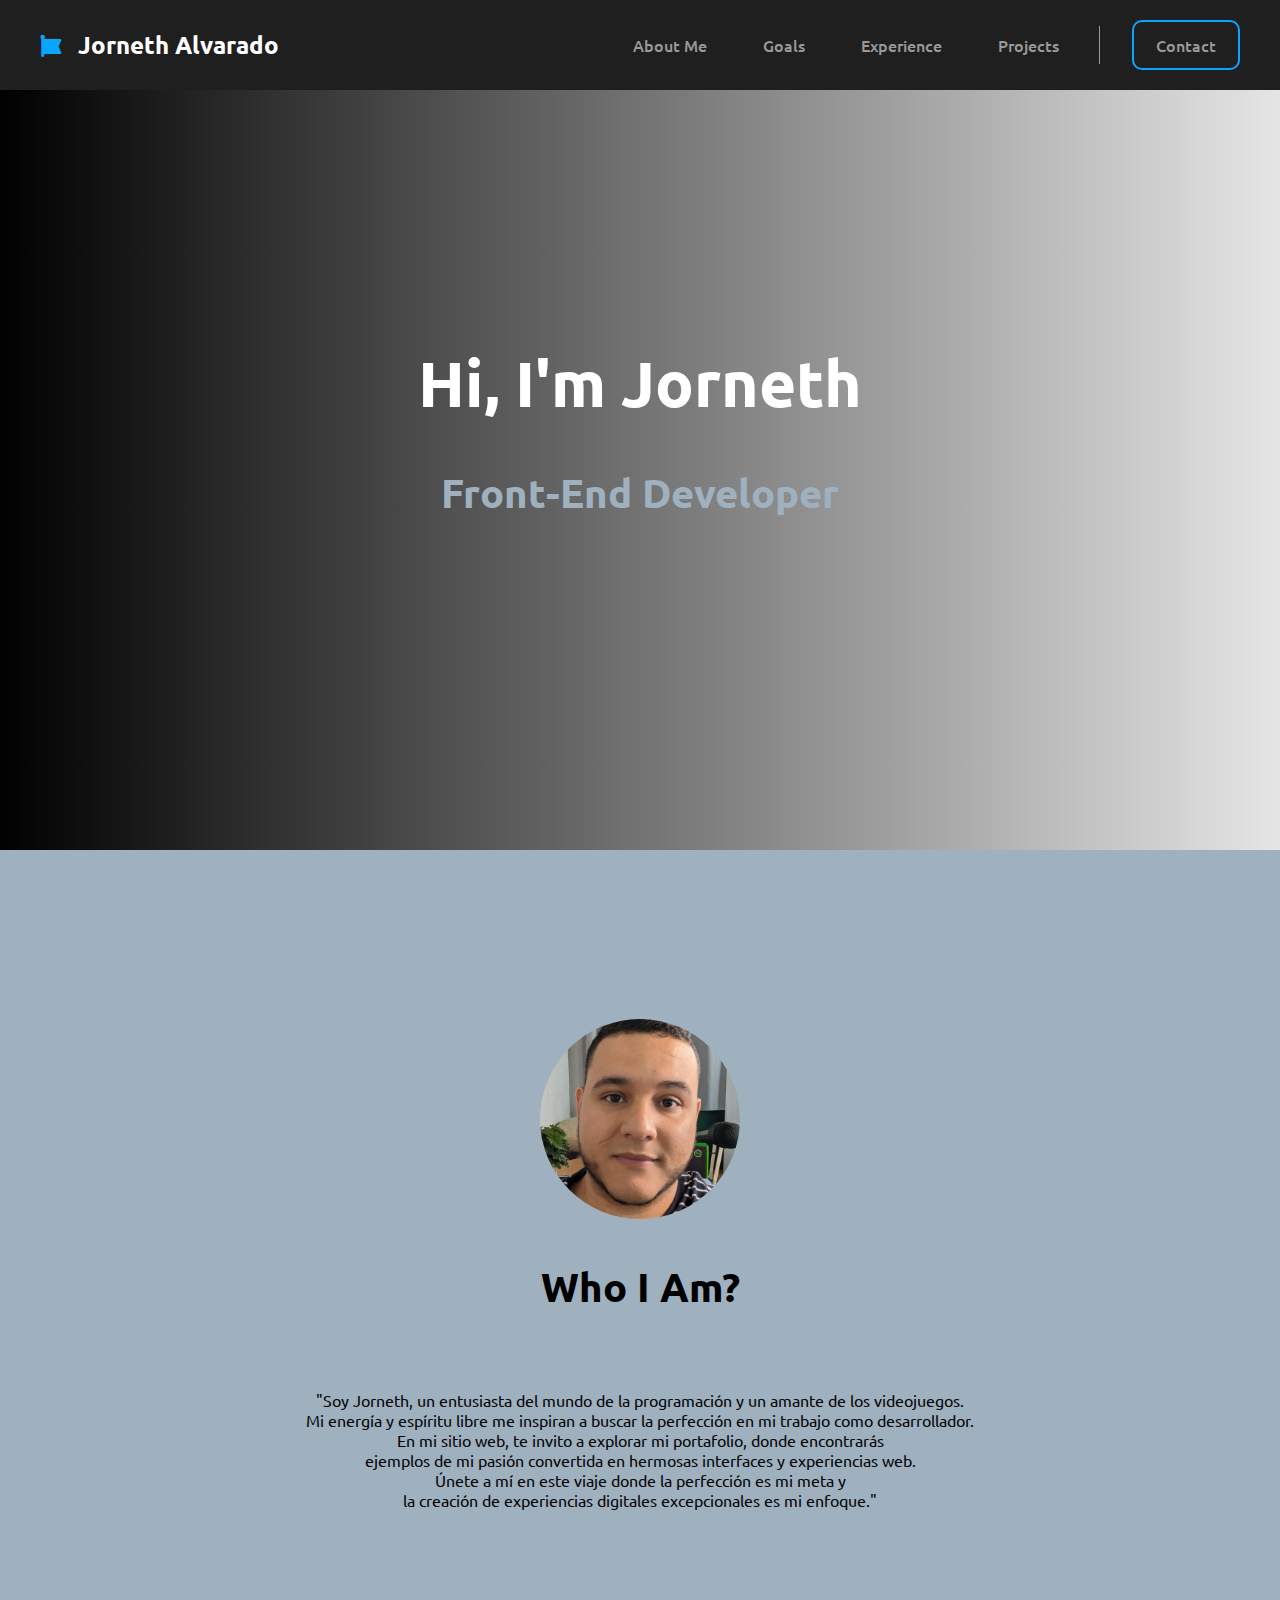
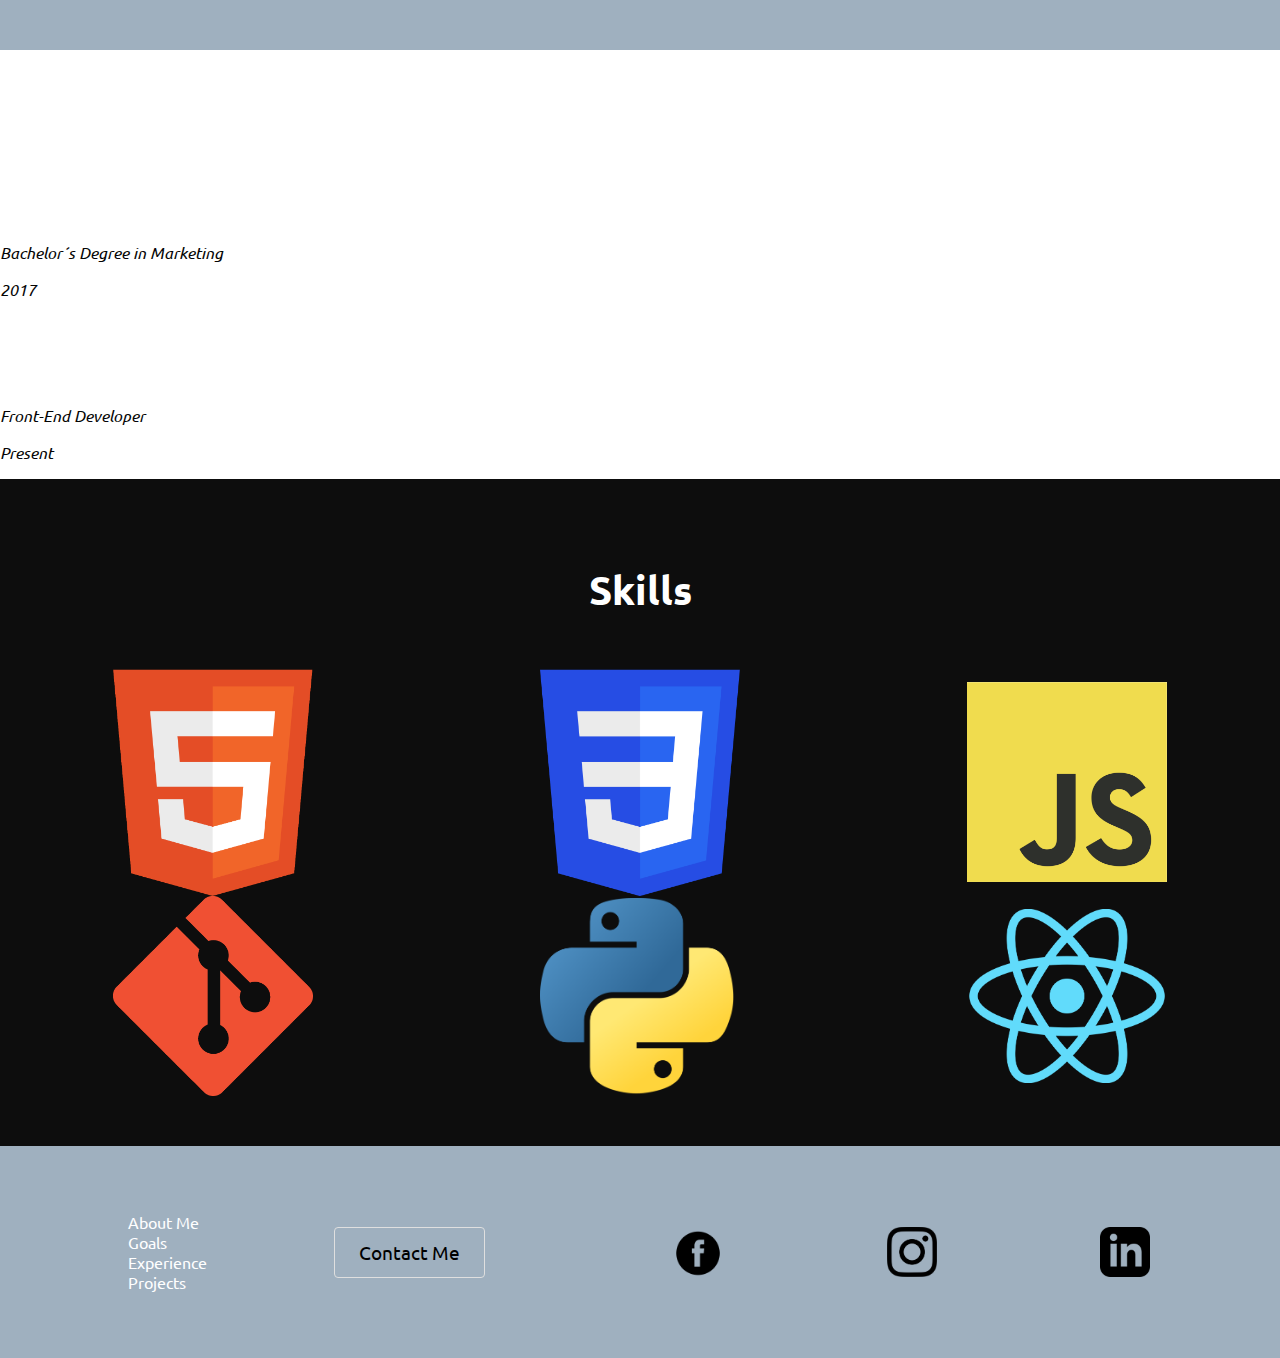
==== index.html @ 01abe8fa "modified nav bar" ====
<!DOCTYPE html>
<html lang="en">
  <head>
    <meta charset="UTF-8">
    <meta http-equiv="X-UA-Compatible" content="IE=edge">
    <meta name="viewport" content="width=device-width, initial-scale=1.0">
    <title>My Personal Portfolio</title>
    <link rel="stylesheet" href="https://cdnjs.cloudflare.com/ajax/libs/font-awesome/6.4.0/css/all.min.css" />
    <link rel="stylesheet" href="style.css">
    <script src="./main.js" defer></script>
  </head>
  <body>
    <header>
      <nav class="navbar">
        <div class="logo">
          <i class="fa-solid fa-font-awesome"></i>
          <a href="#">Jorneth Alvarado</a>
        </div>
        <div class="menu">
          <div class="menu-links">
            <a href="#">About Me</a>
            <a href="#">Goals</a>
            <a href="#">Experience</a>
            <a href="#">Projects</a>
          </div>
          <button class="contact">Contact</button>
        </div>
        <div class="menu-btn">
          <i class="fa-solid fa-bars"></i>
        </div>
      </nav>

      <section class="banner-container">
        <div class="banner">
          <h1 class="hi-element">Hi, I'm Jorneth</h1>
          <h2 class="title-element">Front-End Developer</h2>
        </div>
      </section>
    </header>
    <section class="aboutMe">
      <div class="aboutMe-container">
        <img
          src="./resources/PXL_20230922_000527405.jpg"
          alt=""
          width="200"
          height="200"
        />
        <h2>Who I Am?</h2>
        <p>
          "Soy Jorneth, un entusiasta del mundo de la programación y un amante
          de los videojuegos. <br />
          Mi energía y espíritu libre me inspiran a buscar la perfección en mi
          trabajo como desarrollador. <br />
          En mi sitio web, te invito a explorar mi portafolio, donde encontrarás
          <br />
          ejemplos de mi pasión convertida en hermosas interfaces y experiencias
          web. <br />
          Únete a mí en este viaje donde la perfección es mi meta y <br />
          la creación de experiencias digitales excepcionales es mi enfoque."
        </p>
      </div>
    </section>

    <section id="educacion">
      <div class="aplied-studies">
        <h2>Applied Studies</h2>
      </div>
      <div class="main-container-educacion">
        <div class="universidad">
          <li>
            <h3>Jose Antonio Paez</h3>
            <p>Bachelor´s Degree in Marketing</p>
            <p>2017</p>
          </li>
        </div>
        <div class="codecademy">
          <li>
            <h3>Codecademy</h3>
            <p>Front-End Developer</p>
            <p>Present</p>
          </li>
        </div>
      </div>
    </section>

    <section id="skill">
      <h2>Skills</h2>
      <div class="skill-container">
        <img
          src="./resources/HTML5_logo_and_wordmark.svg.png"
          alt=""
          class="html"
          width="200px"
        />
        <img
          src="./resources/CSS3_logo_and_wordmark.svg.png"
          alt=""
          class="css"
          width="200px"
        />
        <img
          src="./resources/JavaScript-logo.png"
          alt=""
          class="js"
          width="200px"
        />
        <img src="./resources/git.png" alt="" class="git" width="200px" />
        <img
          src="./resources/Python-logo-notext.svg.png"
          alt=""
          class="python"
          width="200px"
        />
        <img src="./resources/react.png" alt="" class="react" width="200px" />
      </div>
    </section>
    <footer class="footer-container">
      <div class="footer-menu">
        <ul>
          <li><a href="">About Me</a></li>
          <li><a href="">Goals</a></li>
          <li><a href="">Experience</a></li>
          <li><a href="">Projects</a></li>
        </ul>
      </div>
      <div class="contact-information">
        <button class="contact-button">Contact Me</button>
      </div>
      <div class="social-media">
        <img
          src="./resources/facebook logo.png"
          alt=""
          id="facebook"
          width="50px"
          height="50px"
        />
        <img
          src="./resources/instagramlogo.png"
          alt=""
          id="instagram"
          width="50px"
          height="50px"
        />
        <img
          src="./resources/linkedinlogo.png"
          alt=""
          id="linkedin"
          width="50px"
          height="50px"
        />
      </div>
    </footer>
    
  </body>
</html>
---- style.css ----
@import url("https://fonts.googleapis.com/css2?family=Ubuntu:wght@400;500;700&display=swap");
*,*::before, *::after{
  box-sizing: border-box;
}

body{
  margin: 0;
  padding: 0;
  font-family: "Ubuntu", sans-serif;
}
/*Nav Bar Container*/

a,
button {
  all: unset;
  cursor: pointer;
}


.navbar {
  position: fixed;
  top: 0;
  left: 0;
  width: 100%;
  height: 90px;
  background-color: hsl(0, 0%, 12%);
  padding: 20px 40px;
  display: flex;
  justify-content: space-between;
  align-items: center;
  transition: transform 0.5s ease;
}

.navbar .logo i {
  color: #0aa5ff;
  font-size: 22px;
}

.navbar .logo a {
  font-size: 24px;
  font-weight: 700;
  color: white;
  margin-left: 12px;
}


.menu{
  display: flex;
  align-items: center;
  gap: 32px;
}

.menu-links{
  display: flex;
  gap: 24px;
  border-right: 1px solid #999999;
  padding-inline: 24px;

}

.menu-links a{
  font-weight: 500;
  color: #999999;
  padding: 8px 16px;
}
.menu-links a:hover{
  color: white;
}

.contact {
  font-weight: 500;
  padding: 12px 22px;
  background-color: transparent;
  color: #999999;
  border-radius: 10px;
  border: 2px solid #0aa5ff;
  transition: 0.2s;
  
}

.contact:hover {
  background-color: #0aa5ff;
  color: white;
}

.menu-btn {
  font-size: 32px;
  color: white;
  display: none;
  cursor: pointer;

}

@media (max-width: 53rem){
  .menu{
    display: none;
  }
  .menu-btn {
    display: block;
  }
}
/*Banner Container*/

.banner-container {
  z-index: -1;
  position:absolute;
  width: 100%;
  height: 850px;
  background-image: linear-gradient(
    to right,
    rgba(0, 0, 0, 1),
    rgba(0, 0, 0, 0.1)
   ), url(./resources/aurora-1197753.jpg);
  background-position: center;
  background-repeat: no-repeat;
  background-size: cover;
  position: relative;  
  
  

}

.banner {
  
  text-align: center;
  position: absolute;
  top: 50%;
  left: 50%;
  transform: translate(-50%, -50%);
    
  
}
.banner h1 {
  color: #ffffff;
}
.banner h2{
  color: #9FB0BF;
}

/*About me container*/
.aboutMe-container{
  position:relative;
  z-index: -1;
  padding-top: 45px ;
  align-content: center;
  justify-items: center;
  text-align: center;
  height: 800px;
  background: #9FB0BF;
  /*background: rgb(0,0,0);
background: linear-gradient(180deg, rgba(0,0,0,1) 3%, rgba(255,255,255,0.5270483193277311) 76%, rgba(255,255,255,0) 98%, rgba(255,255,255,0) 100%);
 */ }

.aboutMe-container img{
  
  border-radius: 50%;
  object-fit: cover;
  
}


.aboutMe-container h2{
  margin-top: 3%;
  color: #000000;
}

.aboutMe-container p{
  margin-top: 6%;
  font-style:normal;
  
}

/*Skills Container*/
#skill{
  background-color: #0D0D0D;
  text-align: center;
  padding-top: 30px;
  padding-bottom: 50px;
  
  }

  #skill h2{
    padding-top: 20px;
    padding-bottom: 20px;
  }

.skill-container{
  display: grid;
  grid-template-columns: auto auto auto ;
  grid-template-rows: auto auto;
  justify-items: center;
  align-items: center;
}

.skill-container img{
  
}
/*Footer Container*/
footer{
  padding-top: 50px;
  padding-bottom: 50px;
   background-color: #9FB0BF;
}

.footer-container{
  display: flex;
  margin: 0;
  
  width: 100%;
  align-content: center;
  justify-items: center;
  align-items: center;
  justify-content: space-around;
  
  
}


.contact-information p{
  text-align: center;
  font-size: 0.8rem;
  padding-bottom: 4px;
  color:#0D0D0D;
  
  
}

.social-media{
  
  width: 50%;
  display: inline-flex;
  justify-content: space-around;
  
    
}


/*Contact Button-footer*/

.contact-button {
  margin: 10px;
  display: inline-block;
 padding: 12px 24px;
 border: 1px solid #dfdfdf;
 border-radius: 4px;
 transition: all 0.2s ease-in;
 position: relative;
 overflow: hidden;
 font-size: 19px;
 color: black;
 z-index: 2;
}

.contact-button:before{
  content: "";
 position: absolute;
 left: 50%;
 transform: translateX(-50%) scaleY(1) scaleX(1.25);
 top: 100%;
 width: 140%;
 height: 180%;
 background-color: rgba(0, 0, 0, 0.05);
 border-radius: 50%;
 display: block;
 transition: all 0.5s 0.1s cubic-bezier(0.55, 0, 0.1, 1);
 z-index: -1;
}
.contact-button:after{
  content: "";
 position: absolute;
 left: 55%;
 transform: translateX(-50%) scaleY(1) scaleX(1.45);
 top: 180%;
 width: 160%;
 height: 190%;
 background-color: #39bda7;
 border-radius: 50%;
 display: block;
 transition: all 0.5s 0.1s cubic-bezier(0.55, 0, 0.1, 1);
 z-index: -1;
}
.contact-button:hover {
  color: #ffffff;
  border: 1px solid #39bda7;
}

.contact-button:hover:before{
  top: -35%;
 background-color: #39bda7;
 transform: translateX(-50%) scaleY(1.3) scaleX(0.8);
}

.contact-button:hover::after{
  top: -45%;
  background-color: #39bda7;
  transform: translateX(-50%) scaleY(1.3) scaleX(0.8);
}



.footer-menu{
  padding-right: 20px;
  padding-left: 40px;
    
}

.footer-menu ul {
  list-style: none;
  text-decoration: none;
}
.footer-menu a{
  color: white;
  text-decoration: none;
  
  
}

.footer-menu a:hover{
  color: #363636;
}
/*nav ul {
    list-style-type: none;
    margin: 0;
    padding: 0;
    overflow: hidden;
    background-color: #2d2f30;
  }
  
  nav li {
    float: left;
    list-style-type: none;
    margin-right: 100px;
  }
  
  nav li a {
    display: block;
    color: rgb(255, 255, 255);
    text-align: center;
    padding: 25px 45px;
    text-decoration: none;
    font-family: 'Kanit', sans-serif;
    font-size: 1rem;
    background-color: #2d2f30;
    
  }
  
  /* Change the link color to #111 (black) on hover */


/*Fuentes Tamanos*/
h1 {
  font-size: 4rem;
  color: rgb(255, 255, 255);

}

h2 {
  font-size: 2.5rem;
  color: rgb(255, 255, 255);
}


h3 {
  font-size: 2rem;
  color: rgb(255, 255, 255);
}

ul {
  color: rgb(241, 228, 203);
  font-size: 1rem;
  text-decoration: none;

}

li {
  color: rgb(241, 228, 203);
  font-size: 1rem;
  text-decoration: none;
}

p {
  font-size: 1rem;
  font-style: italic;
  color: rgb(5, 5, 5);
}

li a{
  text-decoration: none;
}

/*Organizacion de Elementos banner*/


/*Organizacion de Elementos Section Experience jobs*/
/*.box-container-experience{
    margin: 0 auto;
    padding-top: 30px;
    padding-bottom: 30px;
    width: 100%;
    display: grid;
    text-align: center;
    align-items: center;
    background-color: #2d2f30;
    
}
.main-container{
  
  width: 100%;
  height: 100%;
  
}
.main-container h2{
    
    width: 100%;
    height: 100%;
    padding-top: 20px;
    background-color:  #2d2f30;
    color: white;
    

}
.second-container{
    width: 100%;
    padding-top: 100px;
    padding-bottom: 100px;
    background-color:  #2d2f30;
}
.elements{
  
    background-color: aliceblue;
    display: flex;
    grid-template-rows: repeat(3, 30%);
    height: 550px;
    align-items: center;
    justify-content: center;
    
  
}
.first-job{
    
    margin: 5%;
    padding: 25px;
    height: 400px;
    align-items: center;
    justify-content: center;
    text-align:center;
    border-radius: 25px;
    
}

.second-job{
    margin: 5%;
    padding: 25px;
    height: 400px;
    align-items: center;
    justify-content: center;
    text-align:center;
    border-radius: 25px;
    
}

.third-job{
    margin: 5%;
    padding: 25px;
    height: 400px;
    align-items: center;
    justify-content: center;
    text-align:center;
    border-radius: 25px;
}

.second-container ul li{
    list-style-type: none;
    
}

/*Educacion*/
/*
#educacion {
  background-color: #2d2f30;
  width: 100%;
  height: 500px;
  margin: auto;
  padding:2px;
    
}
.aplied-studies h2{
  text-align: center;
  color: white;
  background-color: #2d2f30;
}


.main-container-educacion {
  margin: 0 auto;
  width: 100%;
  height: 400px;
  background-color: #2d2f30;
  padding: 10px;
  display: inline-flex;
  align-items:center;
  text-align: center;
     
}

.universidad {
  height: 200px;
  list-style-type: none;
  background-color: #2d2f30;
  padding: 5px;
  
}
.codecademy {
  height: 200px;
  list-style-type: none;
  background-color: #2d2f30;
  padding: 5px;
}

.universidad h3{
  background-color: #2d2f30;
}

.codecademy h3{
  background-color: #2d2f30;
}
.universidad p{
  background-color: #2d2f30;
}

.codecademy p{
  background-color: #2d2f30;
}

/*Organizacion Skills*/
/*
#skill{
  margin-top: 20px;
  text-align: center;
  color: white;
}
#skill h2{
  padding: 20px;
}

.skill-container{
  list-style-type: none;
  display: flex;
}

.skill-container li{
  color: white;
  width: 10%;
  height: 25px;
  background-color: #2d2f30;
  border-radius: 40%;
}

.skill-container li:hover{
  background-color: #7b8185
}

/*Organizacion footer*/
/*
.footer-container{
  margin: 20px 0;
  padding-top: 10px;
  padding-bottom: 10px;
  width: 100%;
  display: flex;
  text-align:left;
  justify-content: center;
  align-items: center;
  background-color: rgb(86, 88, 88);
}

.contact-information{
  background-color: rgb(86, 88, 88);
}

.contact-information p{
  width: 60%;
  
  font-size: 1rem;
  background-color: rgb(86, 88, 88);
  
}

.social-media{
  
  width: 50%;
  display: inline-flex;
  justify-content: space-around;
  background-color: rgb(86, 88, 88);
    
}

.social-media img{
  background-color: rgb(86, 88, 88);
}
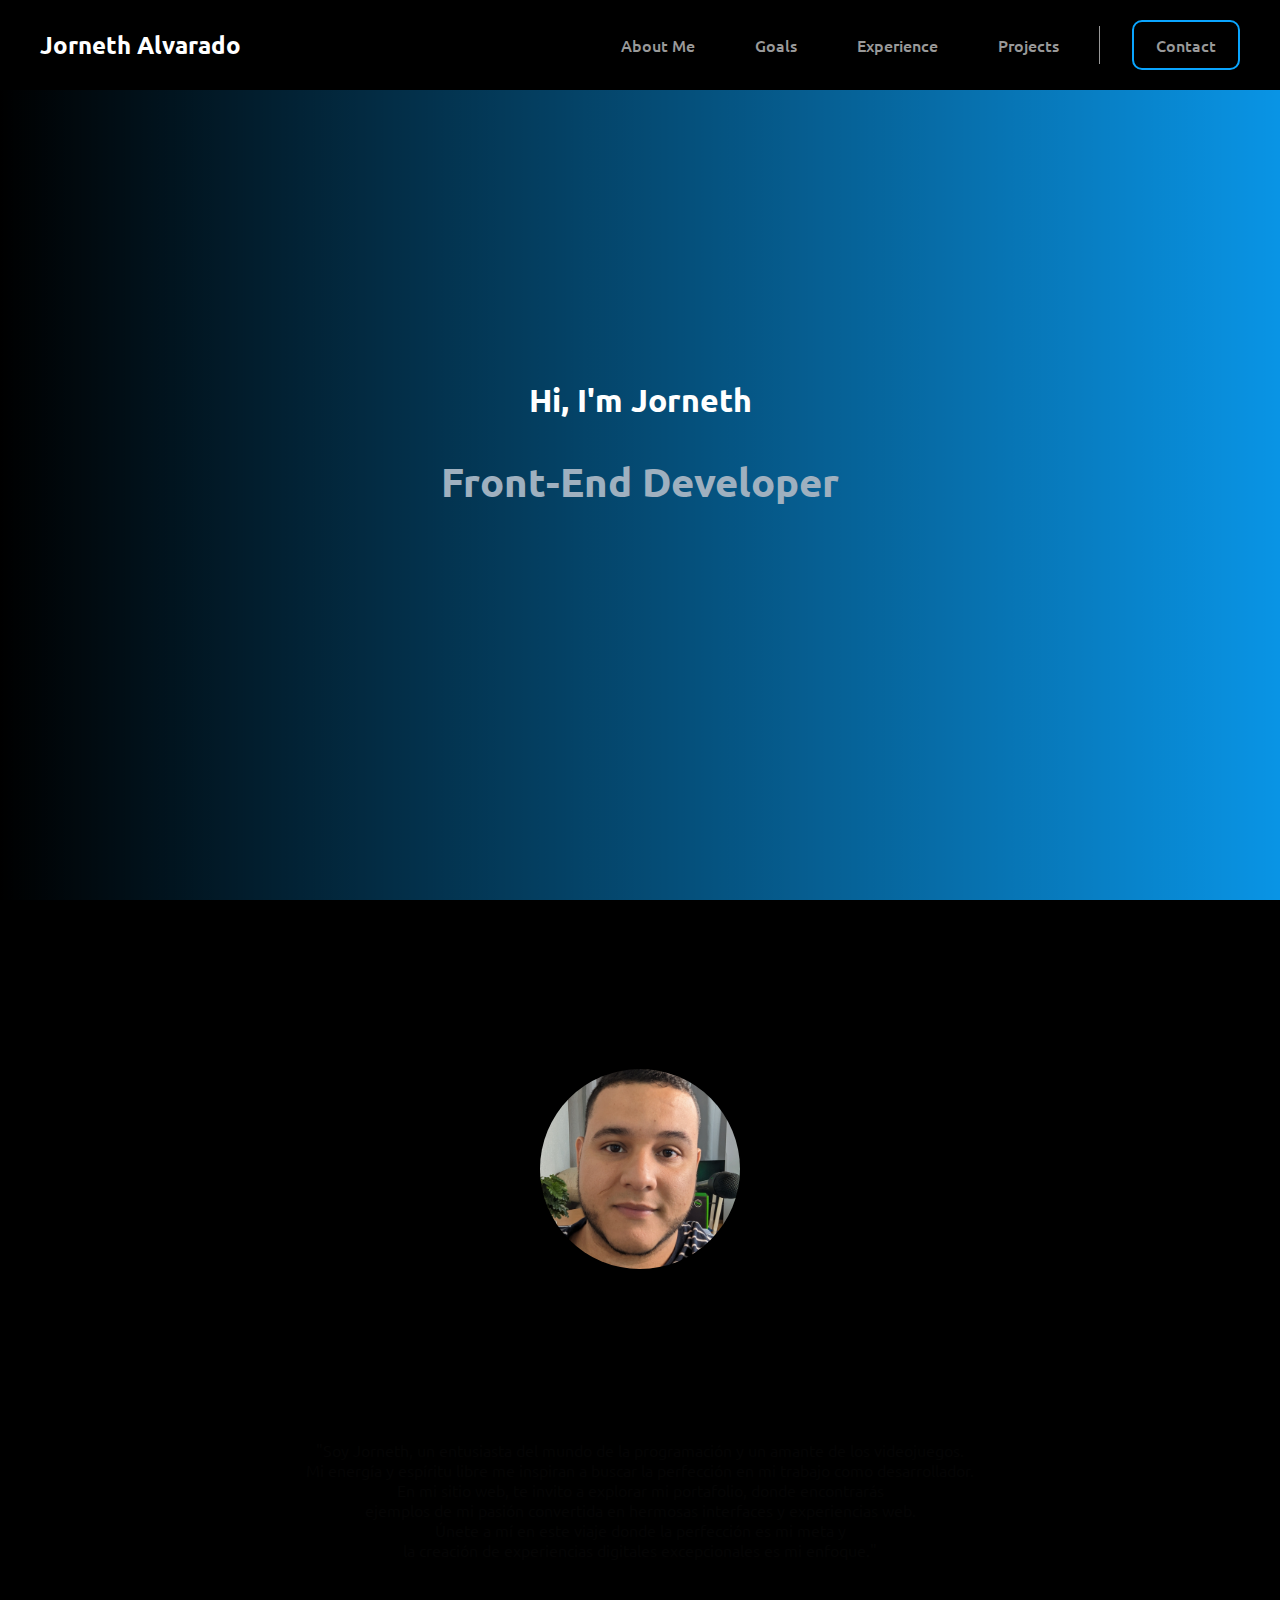
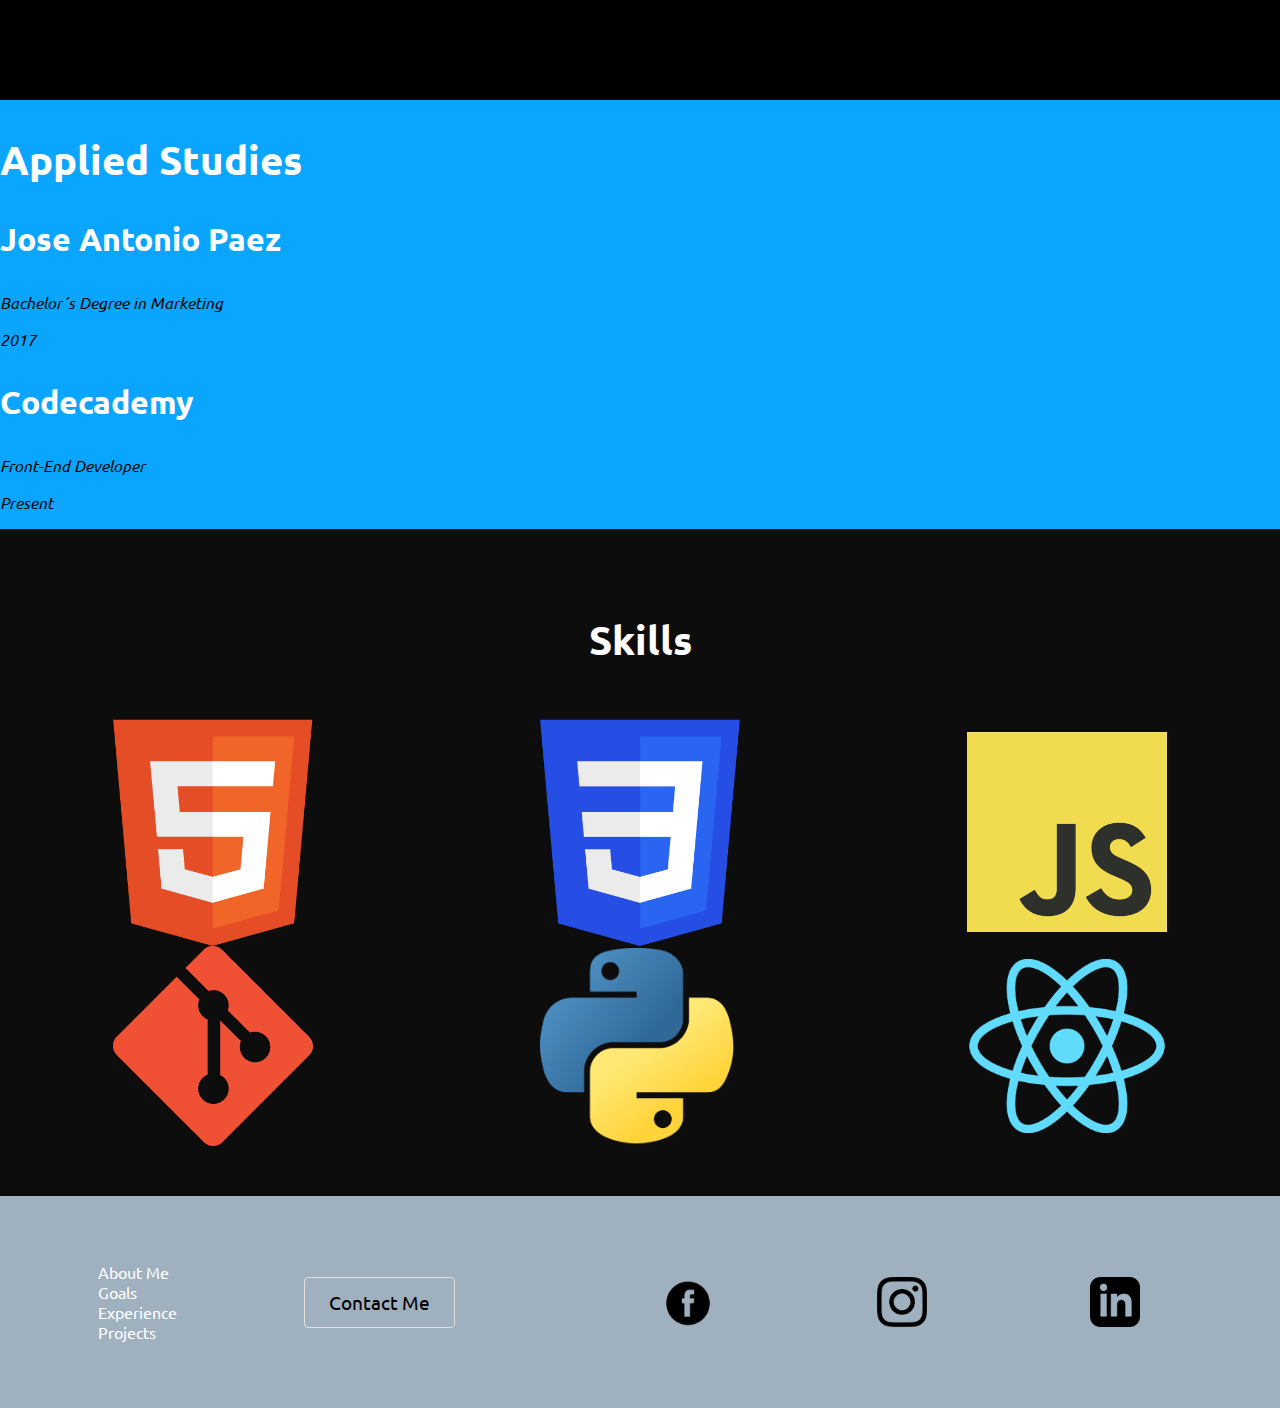
==== commit 9729621e: "to review" ====
--- a/index.html
+++ b/index.html
@@ -13,7 +13,7 @@
     <header>
       <nav class="navbar">
         <div class="logo">
-          <i class="fa-solid fa-font-awesome"></i>
+          
           <a href="#">Jorneth Alvarado</a>
         </div>
         <div class="menu">
--- a/style.css
+++ b/style.css
@@ -1,13 +1,19 @@
 @import url("https://fonts.googleapis.com/css2?family=Ubuntu:wght@400;500;700&display=swap");
 *,*::before, *::after{
   box-sizing: border-box;
+  
 }
 
 body{
+  
   margin: 0;
   padding: 0;
   font-family: "Ubuntu", sans-serif;
-}
+  background-color: #0aa5ff;
+}
+/*--------------------------------------------------------------*/
+/*--------------------------------------------------------------*/
+
 /*Nav Bar Container*/
 
 a,
@@ -23,7 +29,7 @@
   left: 0;
   width: 100%;
   height: 90px;
-  background-color: hsl(0, 0%, 12%);
+  background-color: hsl(0, 0%, 0%);
   padding: 20px 40px;
   display: flex;
   justify-content: space-between;
@@ -31,29 +37,27 @@
   transition: transform 0.5s ease;
 }
 
-.navbar .logo i {
-  color: #0aa5ff;
-  font-size: 22px;
-}
+
 
 .navbar .logo a {
-  font-size: 24px;
+  
+  font-size: 1.5rem;
   font-weight: 700;
   color: white;
-  margin-left: 12px;
+  
 }
 
 
 .menu{
   display: flex;
   align-items: center;
-  gap: 32px;
+  gap: 2rem;
 }
 
 .menu-links{
   display: flex;
-  gap: 24px;
-  border-right: 1px solid #999999;
+  gap: 1.75rem;
+    border-right: 1px solid #999999;
   padding-inline: 24px;
 
 }
@@ -74,7 +78,7 @@
   color: #999999;
   border-radius: 10px;
   border: 2px solid #0aa5ff;
-  transition: 0.2s;
+  transition: 0.25s;
   
 }
 
@@ -96,28 +100,37 @@
     display: none;
   }
   .menu-btn {
-    display: block;
-  }
-}
+    display:block;
+  }
+}
+
+@media screen and (max-width: 400px) {
+  body {
+    background-color: olive;
+  }
+}
+
+/*--------------------------------------------------------------*/
 /*Banner Container*/
 
 .banner-container {
-  z-index: -1;
-  position:absolute;
-  width: 100%;
-  height: 850px;
+   
+  position: relative;
+  left: 0;
+  right: 0;
+  max-width: 100%;
+  z-index: -2;
+  width: auto;
+  height: 900px;
   background-image: linear-gradient(
     to right,
     rgba(0, 0, 0, 1),
     rgba(0, 0, 0, 0.1)
    ), url(./resources/aurora-1197753.jpg);
-  background-position: center;
+  background-position:center ;
   background-repeat: no-repeat;
   background-size: cover;
-  position: relative;  
-  
-  
-
+  
 }
 
 .banner {
@@ -136,6 +149,9 @@
 .banner h2{
   color: #9FB0BF;
 }
+
+
+/*--------------------------------------------------------------*/
 
 /*About me container*/
 .aboutMe-container{
@@ -147,10 +163,14 @@
   text-align: center;
   height: 800px;
   background: #9FB0BF;
-  /*background: rgb(0,0,0);
-background: linear-gradient(180deg, rgba(0,0,0,1) 3%, rgba(255,255,255,0.5270483193277311) 76%, rgba(255,255,255,0) 98%, rgba(255,255,255,0) 100%);
- */ }
-
+   }
+
+
+.aboutMe-container{
+  width: 100%;
+  
+  background-color: #000000;
+}
 .aboutMe-container img{
   
   border-radius: 50%;
@@ -170,8 +190,11 @@
   
 }
 
+/*--------------------------------------------------------------*/
 /*Skills Container*/
 #skill{
+  width: 100%;
+  position: relative;
   background-color: #0D0D0D;
   text-align: center;
   padding-top: 30px;
@@ -192,9 +215,8 @@
   align-items: center;
 }
 
-.skill-container img{
-  
-}
+
+/*--------------------------------------------------------------*/
 /*Footer Container*/
 footer{
   padding-top: 50px;
@@ -211,9 +233,7 @@
   justify-items: center;
   align-items: center;
   justify-content: space-around;
-  
-  
-}
+ }
 
 
 .contact-information p{
@@ -221,20 +241,16 @@
   font-size: 0.8rem;
   padding-bottom: 4px;
   color:#0D0D0D;
-  
-  
-}
+  }
 
 .social-media{
-  
   width: 50%;
   display: inline-flex;
   justify-content: space-around;
-  
-    
-}
-
-
+     
+}
+
+/*--------------------------------------------------------------*/
 /*Contact Button-footer*/
 
 .contact-button {
@@ -296,9 +312,9 @@
   transform: translateX(-50%) scaleY(1.3) scaleX(0.8);
 }
 
-
-
-.footer-menu{
+/*--------------------------------------------------------------*/
+
+footer-menu{
   padding-right: 20px;
   padding-left: 40px;
     
@@ -311,13 +327,65 @@
 .footer-menu a{
   color: white;
   text-decoration: none;
-  
-  
+
 }
 
 .footer-menu a:hover{
   color: #363636;
 }
+
+
+
+/*--------------------------------------------------------------*/
+
+/*Fuentes Tamanos*/
+*h1 {
+  font-size: 4rem;
+  color: rgb(255, 255, 255);
+
+}
+
+h2 {
+  font-size: 2.5rem;
+  color: rgb(255, 255, 255);
+}
+
+
+h3 {
+  font-size: 2rem;
+  color: rgb(255, 255, 255);
+}
+
+ul {
+  color: rgb(241, 228, 203);
+  font-size: 1rem;
+  text-decoration: none;
+
+}
+
+li {
+  color: rgb(241, 228, 203);
+  font-size: 1rem;
+  text-decoration: none;
+}
+
+p {
+  font-size: 1rem;
+  font-style: italic;
+  color: rgb(5, 5, 5);
+}
+
+li a{
+  text-decoration: none;
+}
+
+/*--------------------------------------------------------------*/
+
+
+
+
+/*Codigo Viejo*/
+
 /*nav ul {
     list-style-type: none;
     margin: 0;
@@ -347,46 +415,38 @@
   /* Change the link color to #111 (black) on hover */
 
 
-/*Fuentes Tamanos*/
-h1 {
-  font-size: 4rem;
-  color: rgb(255, 255, 255);
-
-}
-
-h2 {
-  font-size: 2.5rem;
-  color: rgb(255, 255, 255);
-}
-
-
-h3 {
-  font-size: 2rem;
-  color: rgb(255, 255, 255);
-}
-
-ul {
-  color: rgb(241, 228, 203);
-  font-size: 1rem;
-  text-decoration: none;
-
-}
-
-li {
-  color: rgb(241, 228, 203);
-  font-size: 1rem;
-  text-decoration: none;
-}
-
-p {
-  font-size: 1rem;
-  font-style: italic;
-  color: rgb(5, 5, 5);
-}
-
-li a{
-  text-decoration: none;
-}
+
+
+
+
+
+
+
+
+
+
+
+
+
+
+
+
+
+
+
+
+
+
+
+
+
+
+
+
+
+
+
+
 
 /*Organizacion de Elementos banner*/
 
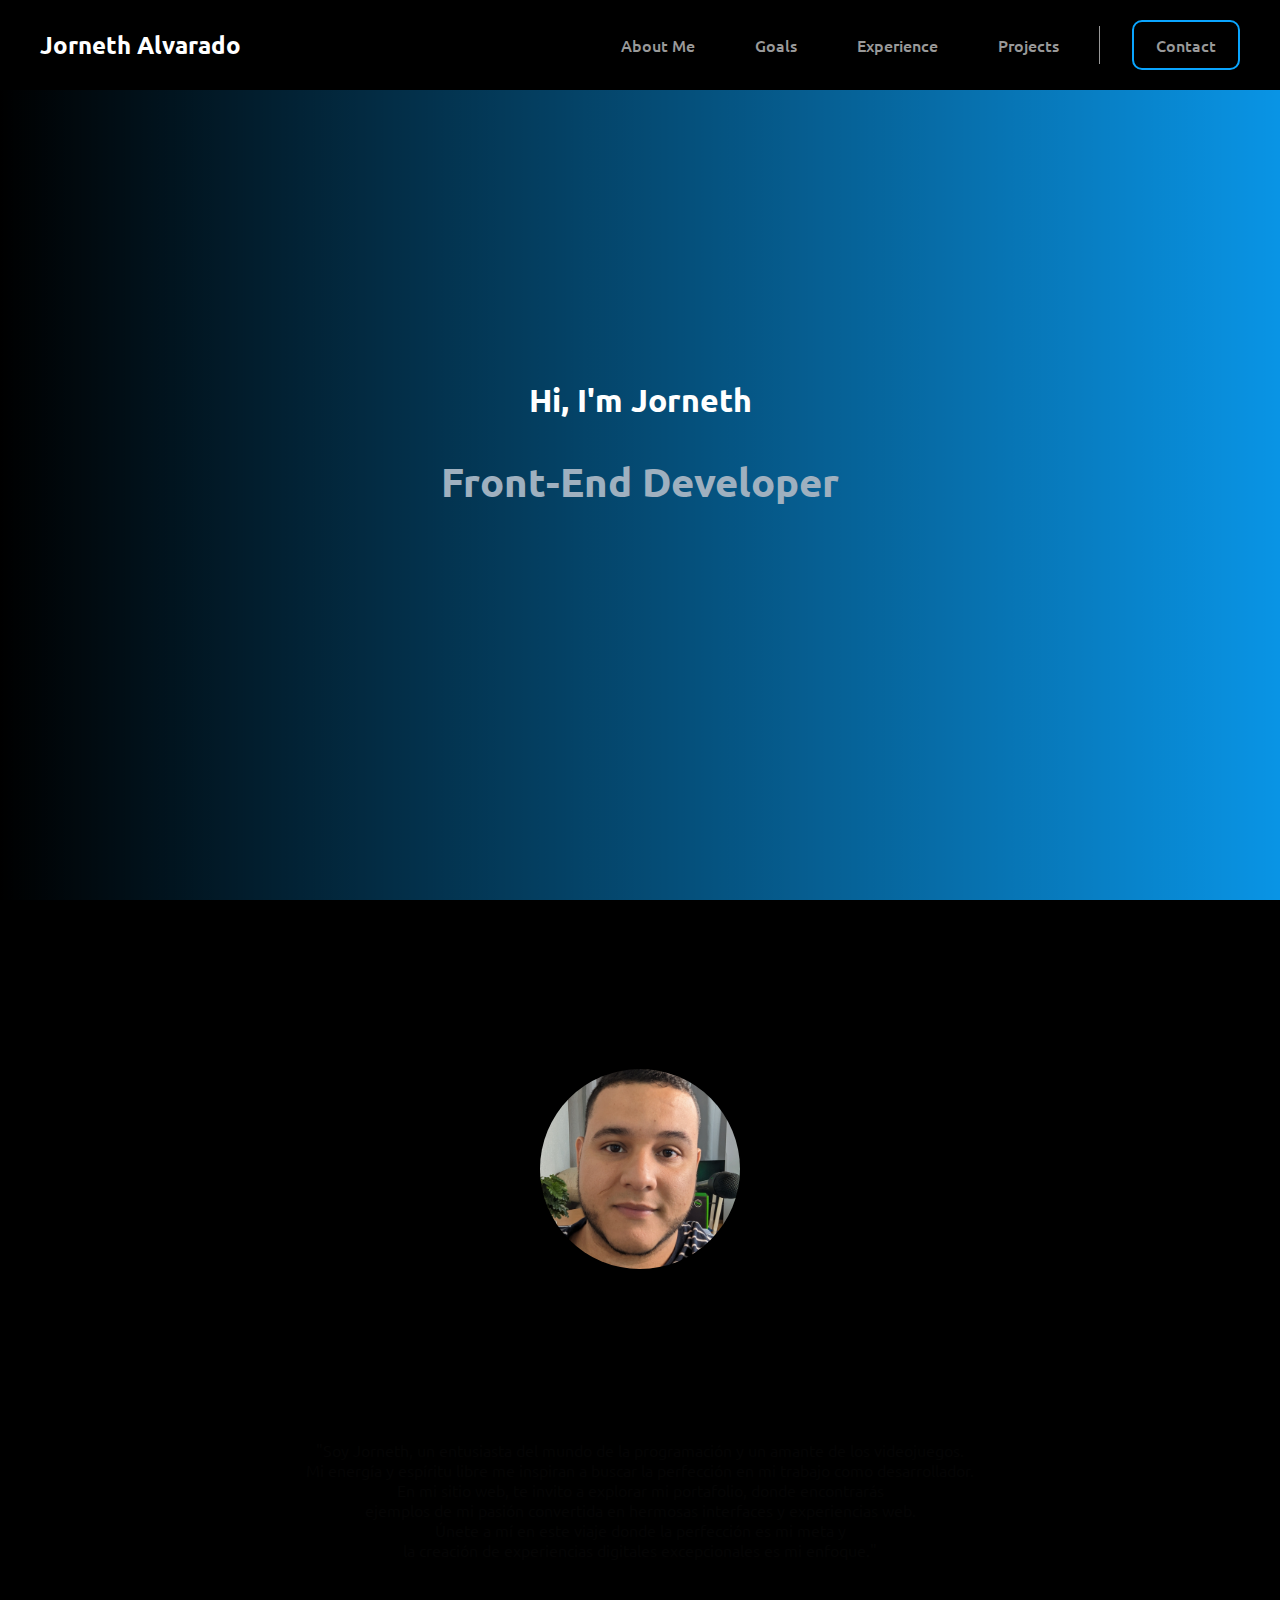
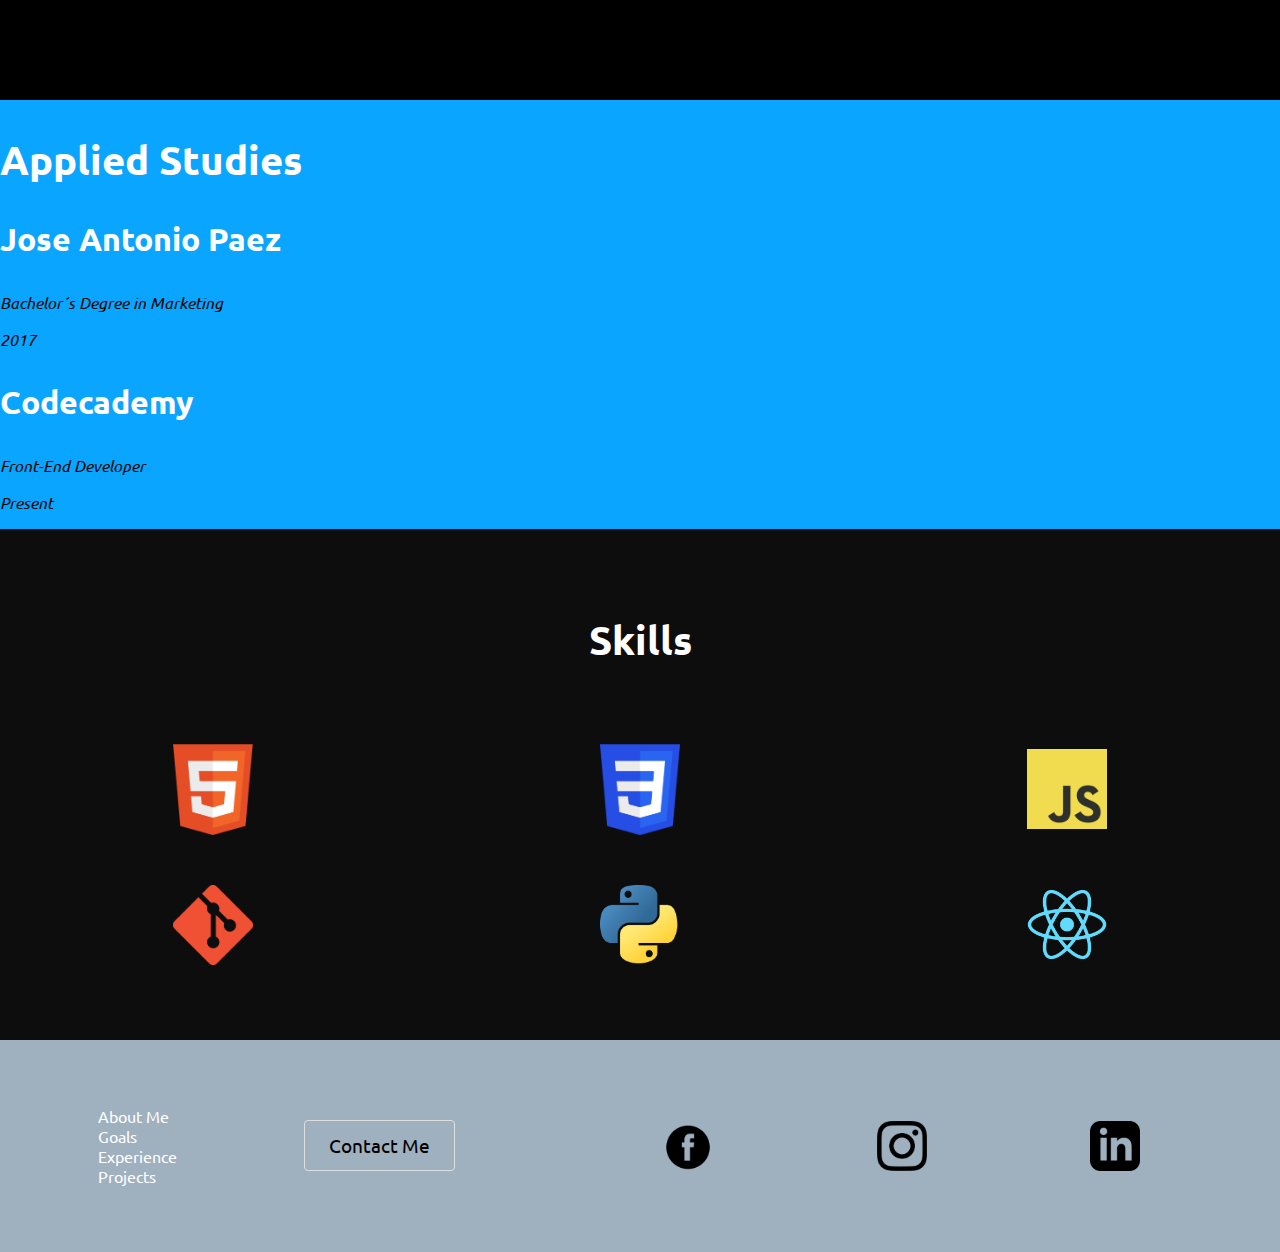
==== commit 2090a3f6: "Arreglado imagenes" ====
--- a/index.html
+++ b/index.html
@@ -1,19 +1,21 @@
 <!DOCTYPE html>
 <html lang="en">
   <head>
-    <meta charset="UTF-8">
-    <meta http-equiv="X-UA-Compatible" content="IE=edge">
-    <meta name="viewport" content="width=device-width, initial-scale=1.0">
+    <meta charset="UTF-8" />
+    <meta http-equiv="X-UA-Compatible" content="IE=edge" />
+    <meta name="viewport" content="width=device-width, initial-scale=1.0" />
     <title>My Personal Portfolio</title>
-    <link rel="stylesheet" href="https://cdnjs.cloudflare.com/ajax/libs/font-awesome/6.4.0/css/all.min.css" />
-    <link rel="stylesheet" href="style.css">
+    <link
+      rel="stylesheet"
+      href="https://cdnjs.cloudflare.com/ajax/libs/font-awesome/6.4.0/css/all.min.css"
+    />
+    <link rel="stylesheet" href="style.css" />
     <script src="./main.js" defer></script>
   </head>
   <body>
     <header>
       <nav class="navbar">
         <div class="logo">
-          
           <a href="#">Jorneth Alvarado</a>
         </div>
         <div class="menu">
@@ -90,28 +92,28 @@
           src="./resources/HTML5_logo_and_wordmark.svg.png"
           alt=""
           class="html"
-          width="200px"
+          width="100px"
         />
         <img
           src="./resources/CSS3_logo_and_wordmark.svg.png"
           alt=""
           class="css"
-          width="200px"
+          width="100px"
         />
         <img
           src="./resources/JavaScript-logo.png"
           alt=""
           class="js"
-          width="200px"
+          width="100px"
         />
-        <img src="./resources/git.png" alt="" class="git" width="200px" />
+        <img src="./resources/git.png" alt="" class="git" width="100px" />
         <img
           src="./resources/Python-logo-notext.svg.png"
           alt=""
           class="python"
-          width="200px"
+          width="100px"
         />
-        <img src="./resources/react.png" alt="" class="react" width="200px" />
+        <img src="./resources/react.png" alt="" class="react" width="100px" />
       </div>
     </section>
     <footer class="footer-container">
@@ -150,6 +152,5 @@
         />
       </div>
     </footer>
-    
   </body>
 </html>
--- a/style.css
+++ b/style.css
@@ -95,7 +95,7 @@
 
 }
 
-@media (max-width: 53rem){
+@media screen and (max-width: 53rem){
   .menu{
     display: none;
   }
@@ -116,8 +116,6 @@
 .banner-container {
    
   position: relative;
-  left: 0;
-  right: 0;
   max-width: 100%;
   z-index: -2;
   width: auto;
@@ -215,6 +213,11 @@
   align-items: center;
 }
 
+.skill-container img{
+  padding: 25px 10px;
+  max-width: 100px;
+  min-width: 50px;
+}
 
 /*--------------------------------------------------------------*/
 /*Footer Container*/
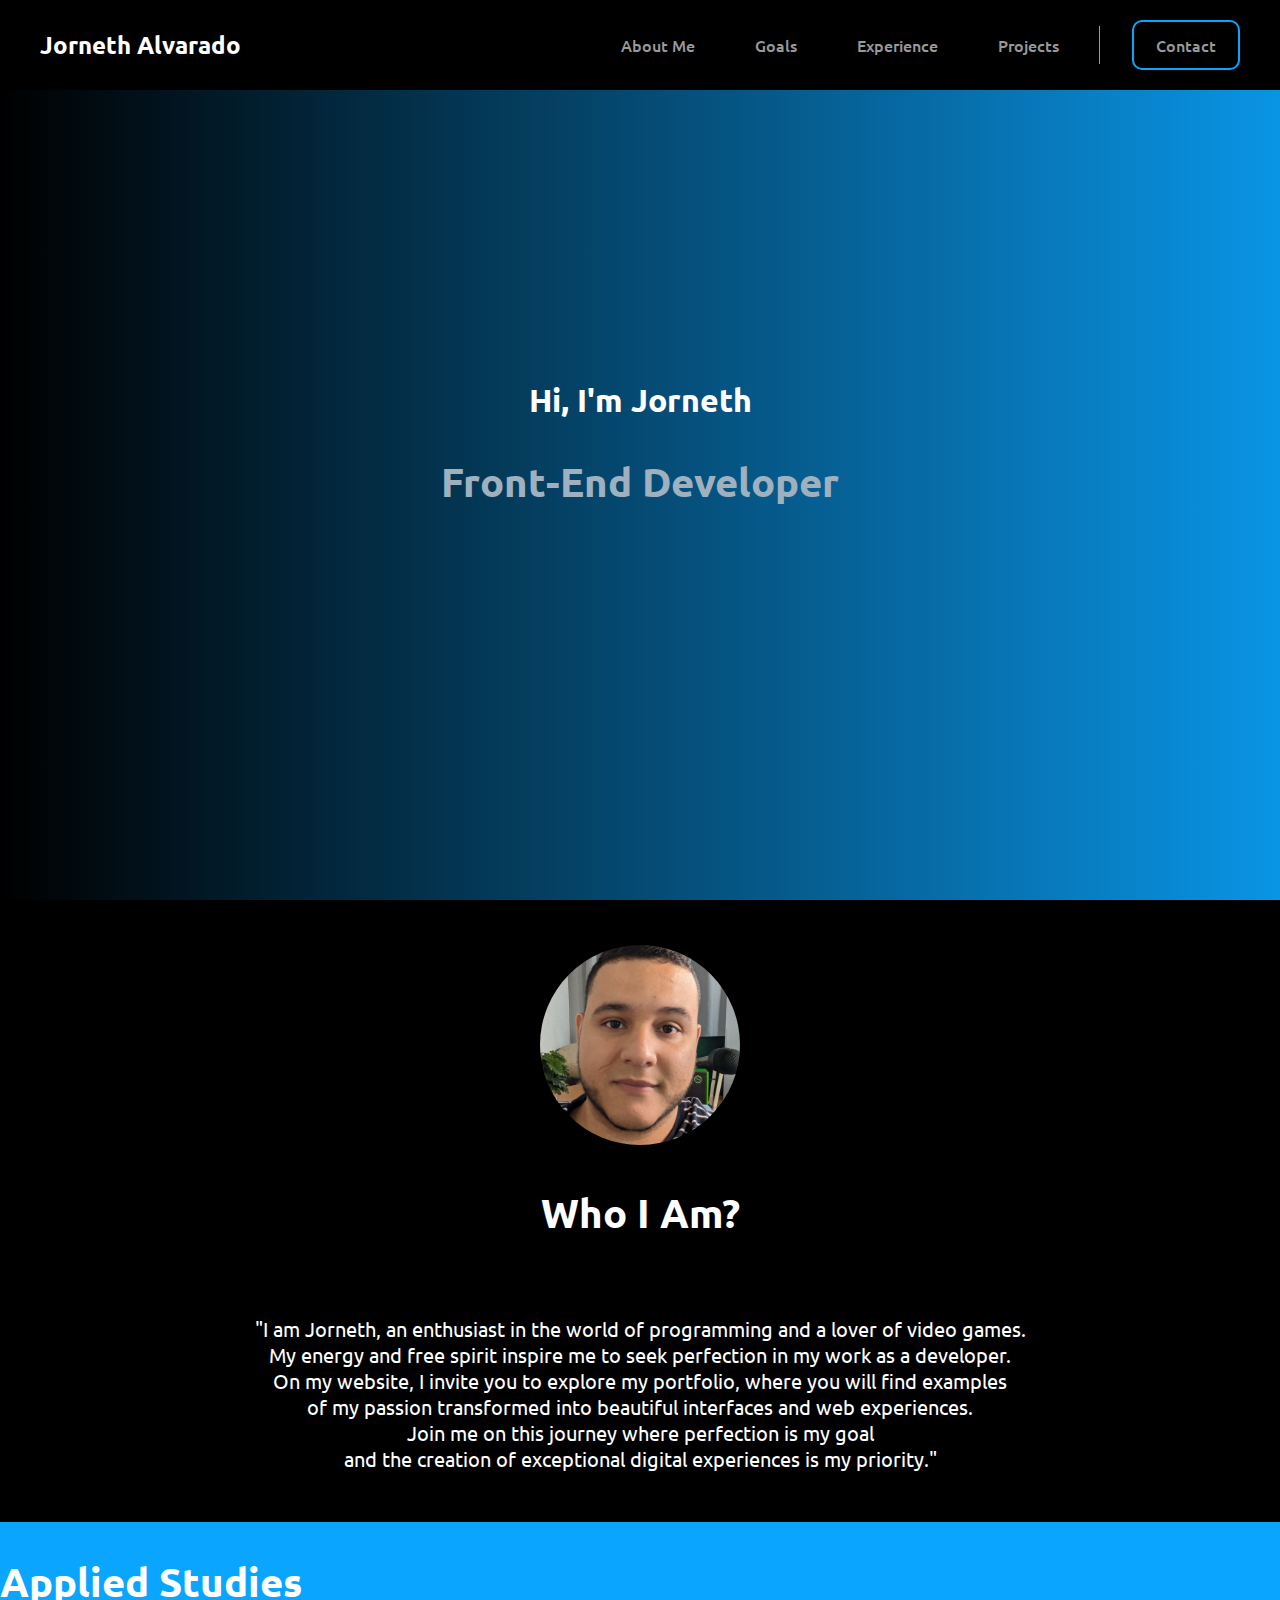
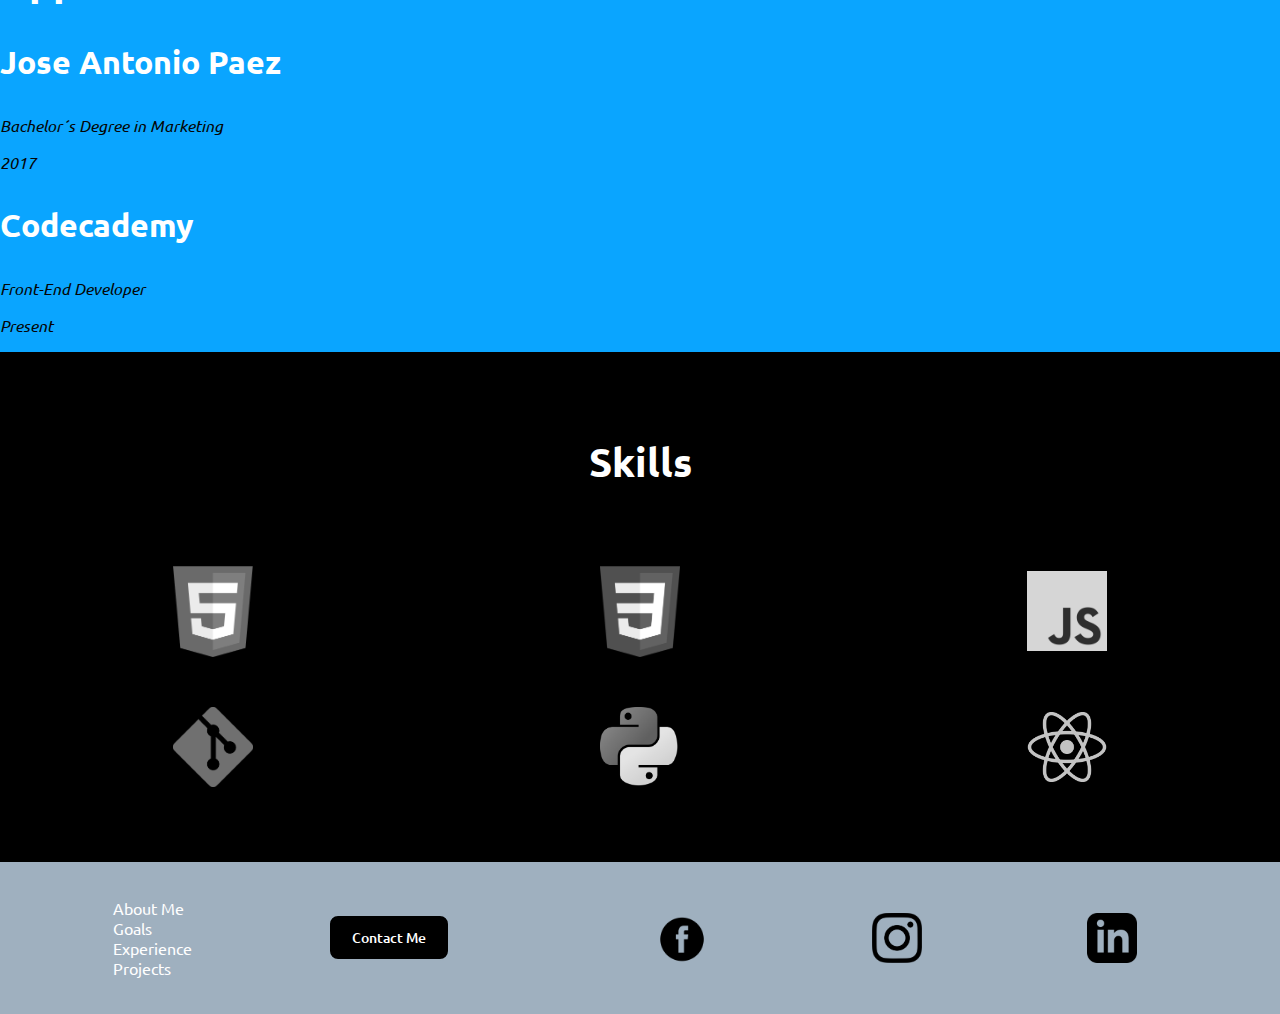
==== commit c3243428: "Responsive changes" ====
--- a/index.html
+++ b/index.html
@@ -49,16 +49,17 @@
         />
         <h2>Who I Am?</h2>
         <p>
-          "Soy Jorneth, un entusiasta del mundo de la programación y un amante
-          de los videojuegos. <br />
-          Mi energía y espíritu libre me inspiran a buscar la perfección en mi
-          trabajo como desarrollador. <br />
-          En mi sitio web, te invito a explorar mi portafolio, donde encontrarás
+          "I am Jorneth, an enthusiast in the world of programming and a lover of
+          video games. <br />
+          My energy and free spirit inspire me to seek perfection in my work as
+          a developer. <br />
+          On my website, I invite you to explore my portfolio, where you will
+          find examples
           <br />
-          ejemplos de mi pasión convertida en hermosas interfaces y experiencias
-          web. <br />
-          Únete a mí en este viaje donde la perfección es mi meta y <br />
-          la creación de experiencias digitales excepcionales es mi enfoque."
+          of my passion transformed into beautiful interfaces and web
+          experiences. <br />
+          Join me on this journey where perfection is my goal<br />
+          and the creation of exceptional digital experiences is my priority."
         </p>
       </div>
     </section>
--- a/style.css
+++ b/style.css
@@ -71,7 +71,7 @@
   color: white;
 }
 
-.contact {
+.contact{
   font-weight: 500;
   padding: 12px 22px;
   background-color: transparent;
@@ -82,6 +82,7 @@
   
 }
 
+
 .contact:hover {
   background-color: #0aa5ff;
   color: white;
@@ -95,20 +96,6 @@
 
 }
 
-@media screen and (max-width: 53rem){
-  .menu{
-    display: none;
-  }
-  .menu-btn {
-    display:block;
-  }
-}
-
-@media screen and (max-width: 400px) {
-  body {
-    background-color: olive;
-  }
-}
 
 /*--------------------------------------------------------------*/
 /*Banner Container*/
@@ -156,10 +143,11 @@
   position:relative;
   z-index: -1;
   padding-top: 45px ;
+  padding-bottom: 30px;
   align-content: center;
   justify-items: center;
   text-align: center;
-  height: 800px;
+  height: auto;
   background: #9FB0BF;
    }
 
@@ -179,12 +167,16 @@
 
 .aboutMe-container h2{
   margin-top: 3%;
-  color: #000000;
+  color: #ffffff;
+
 }
 
 .aboutMe-container p{
   margin-top: 6%;
   font-style:normal;
+  color: white;
+  font-size: 1.25rem;
+  flex-wrap: wrap;
   
 }
 
@@ -193,8 +185,9 @@
 #skill{
   width: 100%;
   position: relative;
-  background-color: #0D0D0D;
-  text-align: center;
+  background-color: #000000;
+  text-align: center;
+  height: auto;
   padding-top: 30px;
   padding-bottom: 50px;
   
@@ -211,26 +204,33 @@
   grid-template-rows: auto auto;
   justify-items: center;
   align-items: center;
+  
 }
 
 .skill-container img{
   padding: 25px 10px;
   max-width: 100px;
   min-width: 50px;
+  filter: grayscale(1);
+}
+
+.skill-container img:hover{
+  filter: none;
+  transition: 0.25s;
 }
 
 /*--------------------------------------------------------------*/
 /*Footer Container*/
 footer{
-  padding-top: 50px;
-  padding-bottom: 50px;
+  padding-top: 20px;
+  padding-bottom: 20px;
    background-color: #9FB0BF;
 }
 
 .footer-container{
   display: flex;
   margin: 0;
-  
+  flex-wrap: wrap;
   width: 100%;
   align-content: center;
   justify-items: center;
@@ -239,17 +239,13 @@
  }
 
 
-.contact-information p{
-  text-align: center;
-  font-size: 0.8rem;
-  padding-bottom: 4px;
-  color:#0D0D0D;
-  }
 
 .social-media{
   width: 50%;
   display: inline-flex;
+  gap: 5px;
   justify-content: space-around;
+  flex: wrap;
      
 }
 
@@ -257,95 +253,57 @@
 /*Contact Button-footer*/
 
 .contact-button {
-  margin: 10px;
-  display: inline-block;
- padding: 12px 24px;
- border: 1px solid #dfdfdf;
- border-radius: 4px;
- transition: all 0.2s ease-in;
- position: relative;
- overflow: hidden;
- font-size: 19px;
- color: black;
- z-index: 2;
-}
-
-.contact-button:before{
-  content: "";
- position: absolute;
- left: 50%;
- transform: translateX(-50%) scaleY(1) scaleX(1.25);
- top: 100%;
- width: 140%;
- height: 180%;
- background-color: rgba(0, 0, 0, 0.05);
- border-radius: 50%;
- display: block;
- transition: all 0.5s 0.1s cubic-bezier(0.55, 0, 0.1, 1);
- z-index: -1;
-}
-.contact-button:after{
-  content: "";
- position: absolute;
- left: 55%;
- transform: translateX(-50%) scaleY(1) scaleX(1.45);
- top: 180%;
- width: 160%;
- height: 190%;
- background-color: #39bda7;
- border-radius: 50%;
- display: block;
- transition: all 0.5s 0.1s cubic-bezier(0.55, 0, 0.1, 1);
- z-index: -1;
-}
+  font-weight: 500;
+  padding: 12px 22px;
+  background-color: black;
+  color: #ffffff;
+  border-radius: 10px;
+  border: 2px solid #9FB0BF;
+  transition: 0.25s;
+  text-align: center;
+  font-size: 0.85rem;
+  
+}
+
+
 .contact-button:hover {
-  color: #ffffff;
-  border: 1px solid #39bda7;
-}
-
-.contact-button:hover:before{
-  top: -35%;
- background-color: #39bda7;
- transform: translateX(-50%) scaleY(1.3) scaleX(0.8);
-}
-
-.contact-button:hover::after{
-  top: -45%;
-  background-color: #39bda7;
-  transform: translateX(-50%) scaleY(1.3) scaleX(0.8);
-}
-
-/*--------------------------------------------------------------*/
-
-footer-menu{
-  padding-right: 20px;
-  padding-left: 40px;
+  background-color: #0aa5ff;
+  color: white;
+}
+
+
+/*--------------------------------------------------------------*/
+
+.footer-menu{
+  padding-right: 10px;
+  padding-left: 10px;
+  list-style: none;
     
 }
 
-.footer-menu ul {
-  list-style: none;
+.footer-menu a{
+  display: inline;
   text-decoration: none;
-}
-.footer-menu a{
-  color: white;
-  text-decoration: none;
-
+  font-size: 1rem;
+  text-align: center;
+  color: rgb(255, 255, 255);
 }
 
 .footer-menu a:hover{
   color: #363636;
 }
 
-
+.footer-menu ul{
+  list-style-type: none;
+}
 
 /*--------------------------------------------------------------*/
 
 /*Fuentes Tamanos*/
+
 *h1 {
   font-size: 4rem;
   color: rgb(255, 255, 255);
-
 }
 
 h2 {
@@ -357,19 +315,6 @@
 h3 {
   font-size: 2rem;
   color: rgb(255, 255, 255);
-}
-
-ul {
-  color: rgb(241, 228, 203);
-  font-size: 1rem;
-  text-decoration: none;
-
-}
-
-li {
-  color: rgb(241, 228, 203);
-  font-size: 1rem;
-  text-decoration: none;
 }
 
 p {
@@ -378,286 +323,32 @@
   color: rgb(5, 5, 5);
 }
 
-li a{
-  text-decoration: none;
-}
-
-/*--------------------------------------------------------------*/
-
-
-
-
-/*Codigo Viejo*/
-
-/*nav ul {
-    list-style-type: none;
-    margin: 0;
-    padding: 0;
-    overflow: hidden;
-    background-color: #2d2f30;
-  }
-  
-  nav li {
-    float: left;
-    list-style-type: none;
-    margin-right: 100px;
-  }
-  
-  nav li a {
-    display: block;
-    color: rgb(255, 255, 255);
-    text-align: center;
-    padding: 25px 45px;
-    text-decoration: none;
-    font-family: 'Kanit', sans-serif;
-    font-size: 1rem;
-    background-color: #2d2f30;
-    
-  }
-  
-  /* Change the link color to #111 (black) on hover */
-
-
-
-
-
-
-
-
-
-
-
-
-
-
-
-
-
-
-
-
-
-
-
-
-
-
-
-
-
-
-
-
-
-
-
-/*Organizacion de Elementos banner*/
-
-
-/*Organizacion de Elementos Section Experience jobs*/
-/*.box-container-experience{
-    margin: 0 auto;
-    padding-top: 30px;
-    padding-bottom: 30px;
-    width: 100%;
+
+/*--------------------------------------------------------------*/
+
+
+@media screen and (max-width: 53rem){
+  .menu{
+    display: none;
+  }
+  .menu-btn {
+    display:block;
+  }
+}
+
+@media screen and (max-width: 300px) {
+  body {
+    background-color: olive;
+  }
+  .skill-container {
     display: grid;
-    text-align: center;
+    grid-template-columns:  auto auto ;
+    grid-template-rows: auto auto auto;
+    justify-items: center;
     align-items: center;
-    background-color: #2d2f30;
-    
-}
-.main-container{
-  
-  width: 100%;
-  height: 100%;
-  
-}
-.main-container h2{
-    
-    width: 100%;
-    height: 100%;
-    padding-top: 20px;
-    background-color:  #2d2f30;
-    color: white;
-    
-
-}
-.second-container{
-    width: 100%;
-    padding-top: 100px;
-    padding-bottom: 100px;
-    background-color:  #2d2f30;
-}
-.elements{
-  
-    background-color: aliceblue;
-    display: flex;
-    grid-template-rows: repeat(3, 30%);
-    height: 550px;
-    align-items: center;
-    justify-content: center;
-    
-  
-}
-.first-job{
-    
-    margin: 5%;
-    padding: 25px;
-    height: 400px;
-    align-items: center;
-    justify-content: center;
-    text-align:center;
-    border-radius: 25px;
-    
-}
-
-.second-job{
-    margin: 5%;
-    padding: 25px;
-    height: 400px;
-    align-items: center;
-    justify-content: center;
-    text-align:center;
-    border-radius: 25px;
-    
-}
-
-.third-job{
-    margin: 5%;
-    padding: 25px;
-    height: 400px;
-    align-items: center;
-    justify-content: center;
-    text-align:center;
-    border-radius: 25px;
-}
-
-.second-container ul li{
-    list-style-type: none;
-    
-}
-
-/*Educacion*/
-/*
-#educacion {
-  background-color: #2d2f30;
-  width: 100%;
-  height: 500px;
-  margin: auto;
-  padding:2px;
-    
-}
-.aplied-studies h2{
-  text-align: center;
-  color: white;
-  background-color: #2d2f30;
-}
-
-
-.main-container-educacion {
-  margin: 0 auto;
-  width: 100%;
-  height: 400px;
-  background-color: #2d2f30;
-  padding: 10px;
-  display: inline-flex;
-  align-items:center;
-  text-align: center;
-     
-}
-
-.universidad {
-  height: 200px;
-  list-style-type: none;
-  background-color: #2d2f30;
-  padding: 5px;
-  
-}
-.codecademy {
-  height: 200px;
-  list-style-type: none;
-  background-color: #2d2f30;
-  padding: 5px;
-}
-
-.universidad h3{
-  background-color: #2d2f30;
-}
-
-.codecademy h3{
-  background-color: #2d2f30;
-}
-.universidad p{
-  background-color: #2d2f30;
-}
-
-.codecademy p{
-  background-color: #2d2f30;
-}
-
-/*Organizacion Skills*/
-/*
-#skill{
-  margin-top: 20px;
-  text-align: center;
-  color: white;
-}
-#skill h2{
-  padding: 20px;
-}
-
-.skill-container{
-  list-style-type: none;
-  display: flex;
-}
-
-.skill-container li{
-  color: white;
-  width: 10%;
-  height: 25px;
-  background-color: #2d2f30;
-  border-radius: 40%;
-}
-
-.skill-container li:hover{
-  background-color: #7b8185
-}
-
-/*Organizacion footer*/
-/*
-.footer-container{
-  margin: 20px 0;
-  padding-top: 10px;
-  padding-bottom: 10px;
-  width: 100%;
-  display: flex;
-  text-align:left;
-  justify-content: center;
-  align-items: center;
-  background-color: rgb(86, 88, 88);
-}
-
-.contact-information{
-  background-color: rgb(86, 88, 88);
-}
-
-.contact-information p{
-  width: 60%;
-  
-  font-size: 1rem;
-  background-color: rgb(86, 88, 88);
-  
-}
-
-.social-media{
-  
-  width: 50%;
-  display: inline-flex;
-  justify-content: space-around;
-  background-color: rgb(86, 88, 88);
-    
-}
-
-.social-media img{
-  background-color: rgb(86, 88, 88);
-}+  }
+  .social-media{
+    padding-top: 15px;
+    gap: 15px;
+
+}}
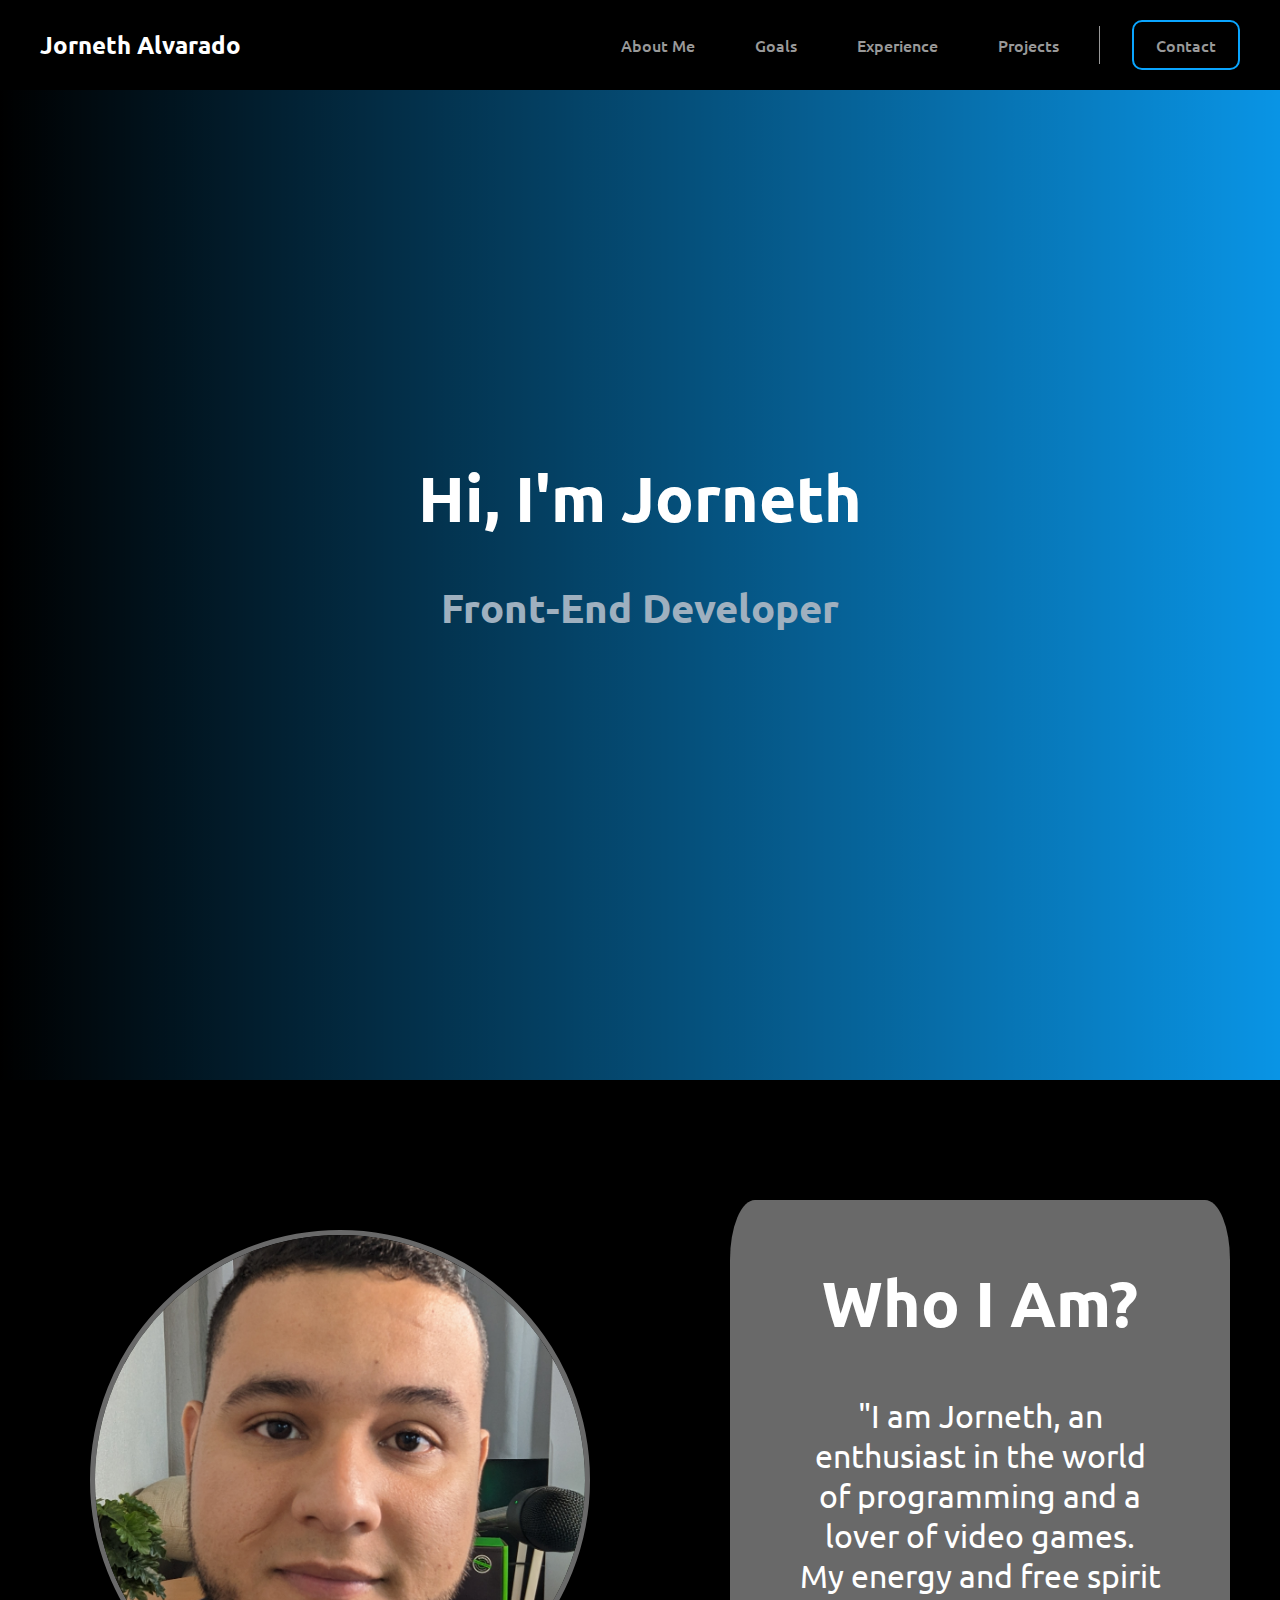
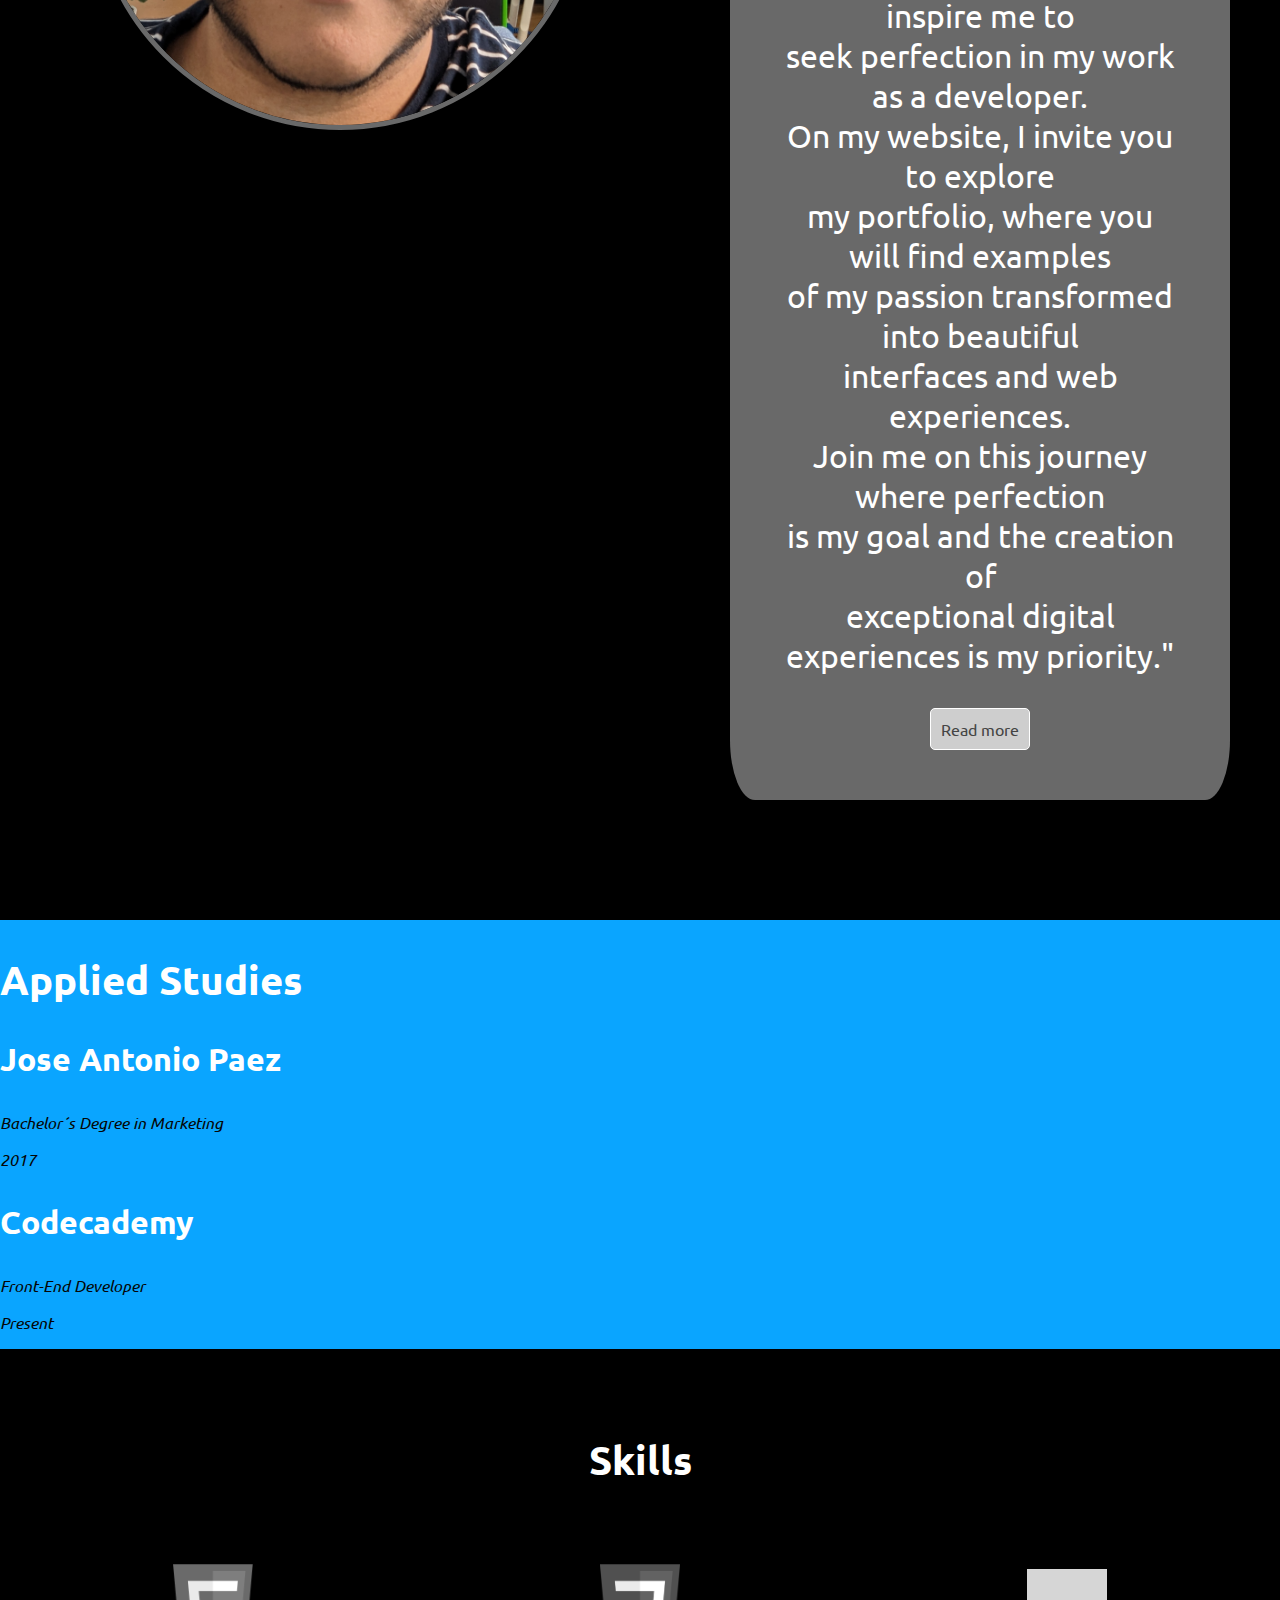
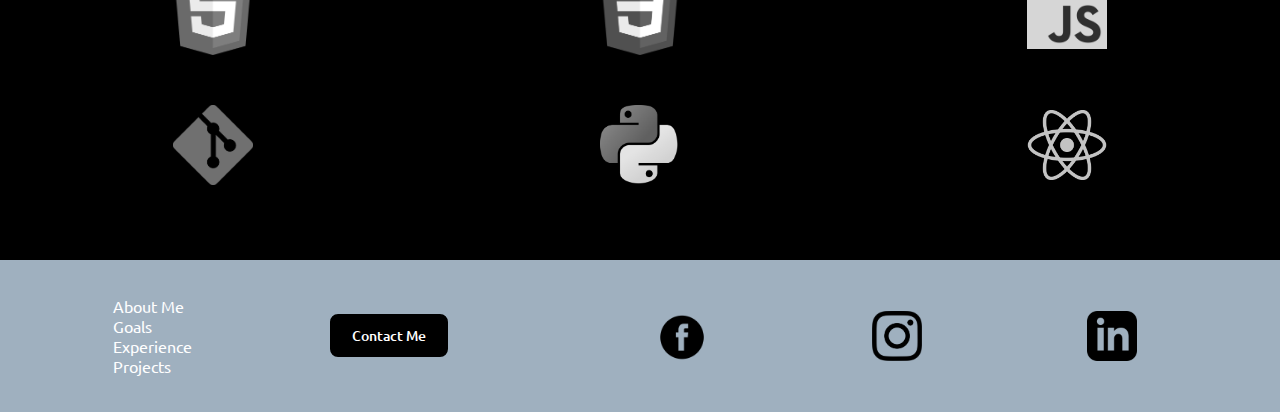
==== commit 700b44e3: "Solving issues and links" ====
--- a/index.html
+++ b/index.html
@@ -4,13 +4,16 @@
     <meta charset="UTF-8" />
     <meta http-equiv="X-UA-Compatible" content="IE=edge" />
     <meta name="viewport" content="width=device-width, initial-scale=1.0" />
+    <link rel="stylesheet" href="style.css" />
+    <script defer src="./main.js" ></script>
+    
     <title>My Personal Portfolio</title>
     <link
       rel="stylesheet"
       href="https://cdnjs.cloudflare.com/ajax/libs/font-awesome/6.4.0/css/all.min.css"
     />
-    <link rel="stylesheet" href="style.css" />
-    <script src="./main.js" defer></script>
+    
+    
   </head>
   <body>
     <header>
@@ -20,12 +23,12 @@
         </div>
         <div class="menu">
           <div class="menu-links">
-            <a href="#">About Me</a>
-            <a href="#">Goals</a>
-            <a href="#">Experience</a>
-            <a href="#">Projects</a>
+            <a href="./aboutme.html" target="_self">About Me</a>
+            <a href="./goals.html" target="_self">Goals</a>
+            <a href="./experience.html" target="_self">Experience</a>
+            <a href="./projects.html" target="_self">Projects</a>
           </div>
-          <button class="contact">Contact</button>
+          <button class="contact" ><a href="/contact.html" target="_self">Contact</a></button>
         </div>
         <div class="menu-btn">
           <i class="fa-solid fa-bars"></i>
@@ -41,26 +44,56 @@
     </header>
     <section class="aboutMe">
       <div class="aboutMe-container">
-        <img
-          src="./resources/PXL_20230922_000527405.jpg"
-          alt=""
-          width="200"
-          height="200"
-        />
-        <h2>Who I Am?</h2>
-        <p>
-          "I am Jorneth, an enthusiast in the world of programming and a lover of
-          video games. <br />
-          My energy and free spirit inspire me to seek perfection in my work as
-          a developer. <br />
-          On my website, I invite you to explore my portfolio, where you will
-          find examples
-          <br />
-          of my passion transformed into beautiful interfaces and web
-          experiences. <br />
-          Join me on this journey where perfection is my goal<br />
-          and the creation of exceptional digital experiences is my priority."
-        </p>
+        <div class="picture-container">
+          <img
+            src="./resources/PXL_20230922_000527405.jpg"
+            alt=""
+            width="600"
+            height="600"
+          />
+        </div>
+
+        <div class="mydescription-container">
+          <div>
+            <h2 class="whoIAm">Who I Am?</h2>
+          <p>
+            "I am Jorneth, an enthusiast in the world <br />of programming and a
+            lover of video games. <br />
+            My energy and free spirit inspire me to <br />seek perfection in my
+            work as a developer. <br />
+            On my website, I invite you to explore <br />my portfolio, where you
+            will find examples
+            <br />
+            of my passion transformed into beautiful<br />
+            interfaces and web experiences. <br />
+            Join me on this journey where perfection <br />is my goal and the
+            creation of <br />
+            exceptional digital experiences is my priority."
+          </p>
+          </div>
+          
+          <div>
+            <button class="readMoreBtn" id="readMoreBtn" type="button">Read more</button>
+          </div>
+        </div>
+
+        <div class="moredescription">
+          <h2>What I do?</h2>
+          <p>
+            I really like coffee, I can drink like 5 cups a day <br />
+            If I'm free, you can guarantee I'll be playing some games. <br />
+            Or maybe sleeping or cooking, cause i love to cook and eat. <br />
+            I have a master degree y Bad Jokes <br />
+            I thinks it is something heredaitary from my ancestors. <br />
+            I used to go the gym and do some body workout, but thats an old me
+            <br />
+            Now Im married and I do some HOME workout (cleaning, washing
+            dishes...)
+          </p>
+          <div>
+            <button class="backBtn" id="backBtn">Back</button>
+          </div>
+        </div>
       </div>
     </section>
 
@@ -153,5 +186,6 @@
         />
       </div>
     </footer>
+    
   </body>
 </html>
--- a/style.css
+++ b/style.css
@@ -106,7 +106,7 @@
   max-width: 100%;
   z-index: -2;
   width: auto;
-  height: 900px;
+  height:1080px;
   background-image: linear-gradient(
     to right,
     rgba(0, 0, 0, 1),
@@ -141,33 +141,41 @@
 /*About me container*/
 .aboutMe-container{
   position:relative;
-  z-index: -1;
-  padding-top: 45px ;
-  padding-bottom: 30px;
-  align-content: center;
-  justify-items: center;
-  text-align: center;
+  display: flex;
+  flex-wrap: wrap;
+  z-index: 1;
+  width: 100%;
+  padding-top: 100px ;
+  padding-bottom: 100px;
+  align-content:center;
+  justify-items:center;
+  text-align: center;
+  justify-content: space-around;
   height: auto;
-  background: #9FB0BF;
+  background: #000000;
    }
 
 
-.aboutMe-container{
-  width: 100%;
-  
-  background-color: #000000;
-}
+
+.picture-container{
+  padding: 50px;
+  border-radius: 5%;
+  
+}
+
 .aboutMe-container img{
-  
   border-radius: 50%;
+  border: 5px solid rgb(105, 105, 105);
+  width: 500px;
+  height: 500px;
   object-fit: cover;
-  
-}
-
+    
+}
 
 .aboutMe-container h2{
   margin-top: 3%;
   color: #ffffff;
+  font-size: 4rem;
 
 }
 
@@ -175,10 +183,65 @@
   margin-top: 6%;
   font-style:normal;
   color: white;
-  font-size: 1.25rem;
+  font-size: 2rem;
   flex-wrap: wrap;
   
 }
+
+.mydescription-container{
+  z-index: 1;
+  background-color: rgb(105, 105, 105);
+  padding: 50px 50px;
+  border-radius: 5%;
+  margin: 20px 10px;
+  width: 500px;
+  height: auto;
+ 
+} 
+
+
+.moredescription{
+  z-index: 1;
+  background-color: rgb(105, 105, 105);
+  justify-items: center;
+  padding: 50px 50px;
+  border-radius: 5%;
+  margin: 20px 10px;
+  width: 500px;
+  height: auto
+}
+
+.readMoreBtn{
+  padding: 10px;
+  color: #444444;
+  background-color: #cecece;
+  border-radius: 5px;
+  border: 1px solid white;
+  font-size: 1rem;
+  transition: 0.25s;
+  text-align: center;
+}
+
+.backBtn {
+  padding: 10px;
+  color: #444444;
+  background-color: #cecece;
+  border-radius: 5px;
+  border: 1px solid white;
+  font-size: 1rem;
+  transition: 0.25s;
+  text-align: center;
+}
+
+
+  
+
+
+
+
+
+  
+
 
 /*--------------------------------------------------------------*/
 /*Skills Container*/
@@ -301,7 +364,7 @@
 
 /*Fuentes Tamanos*/
 
-*h1 {
+h1 {
   font-size: 4rem;
   color: rgb(255, 255, 255);
 }
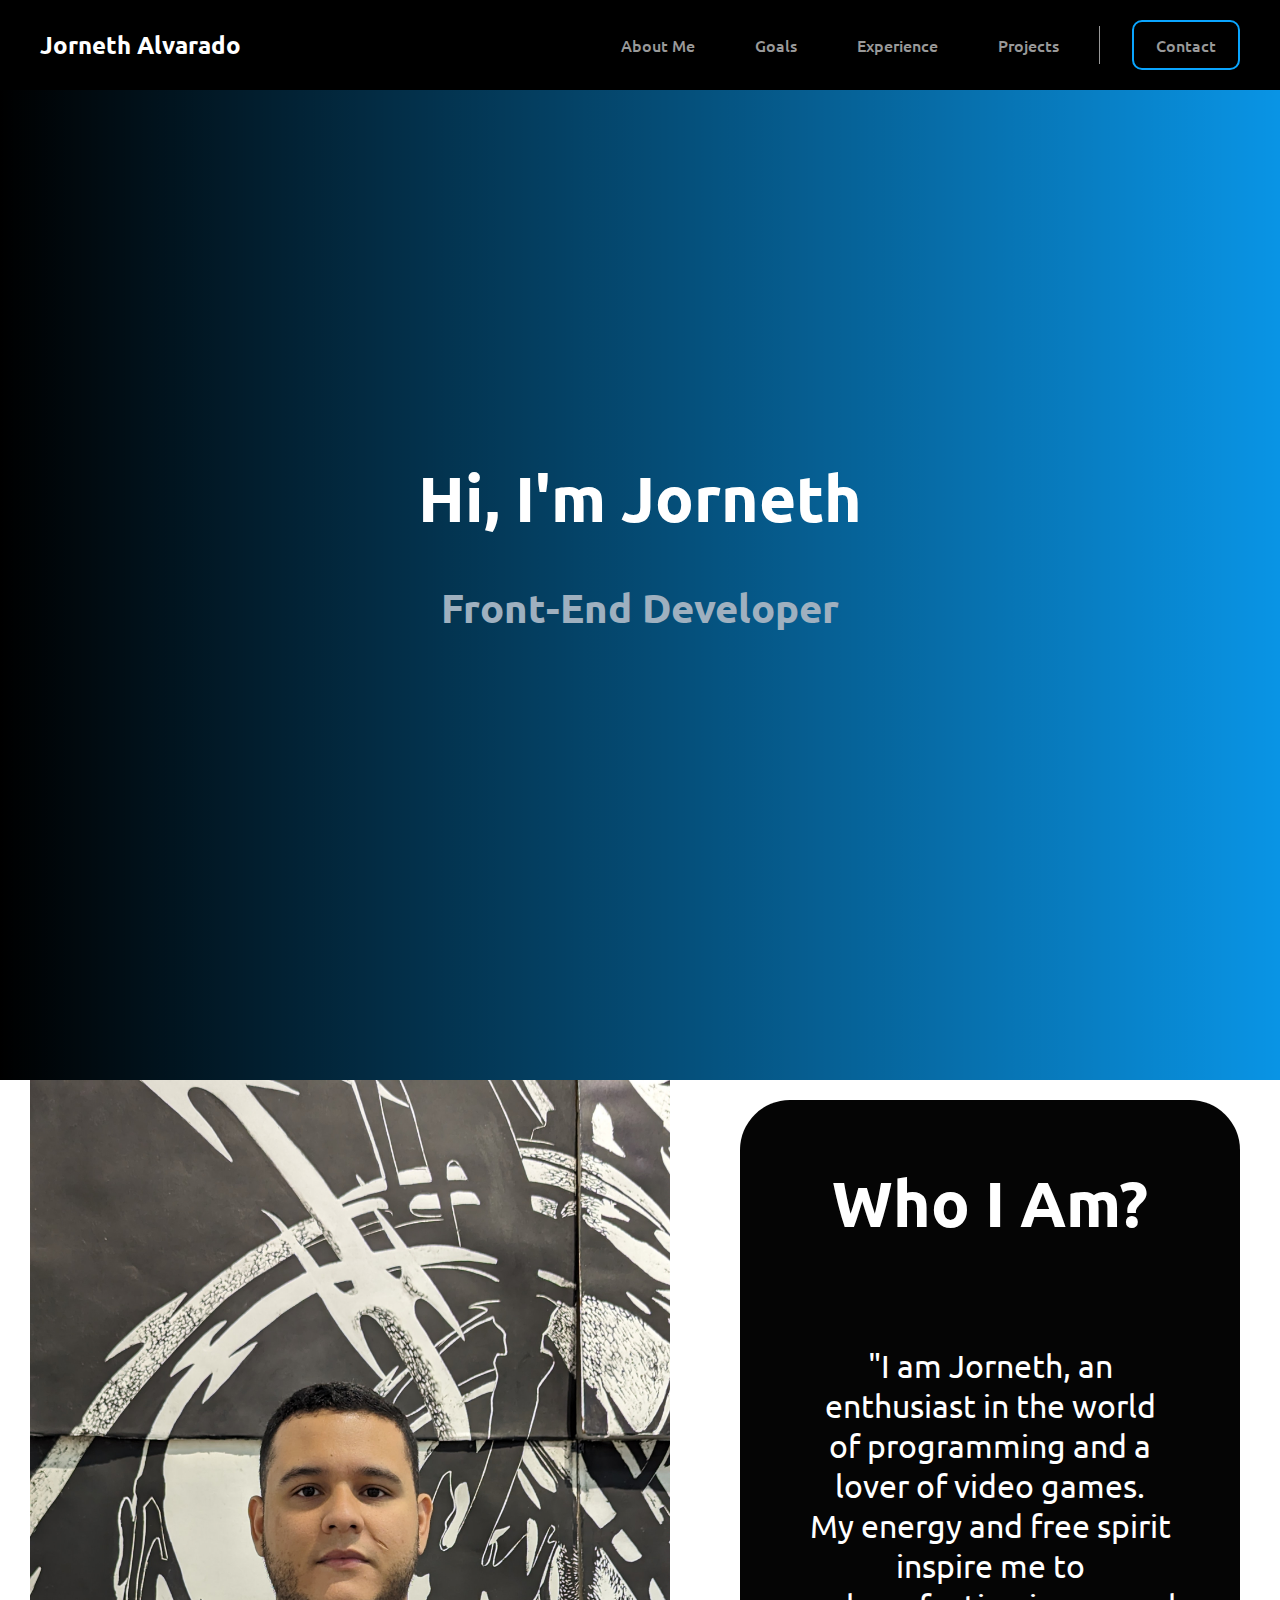
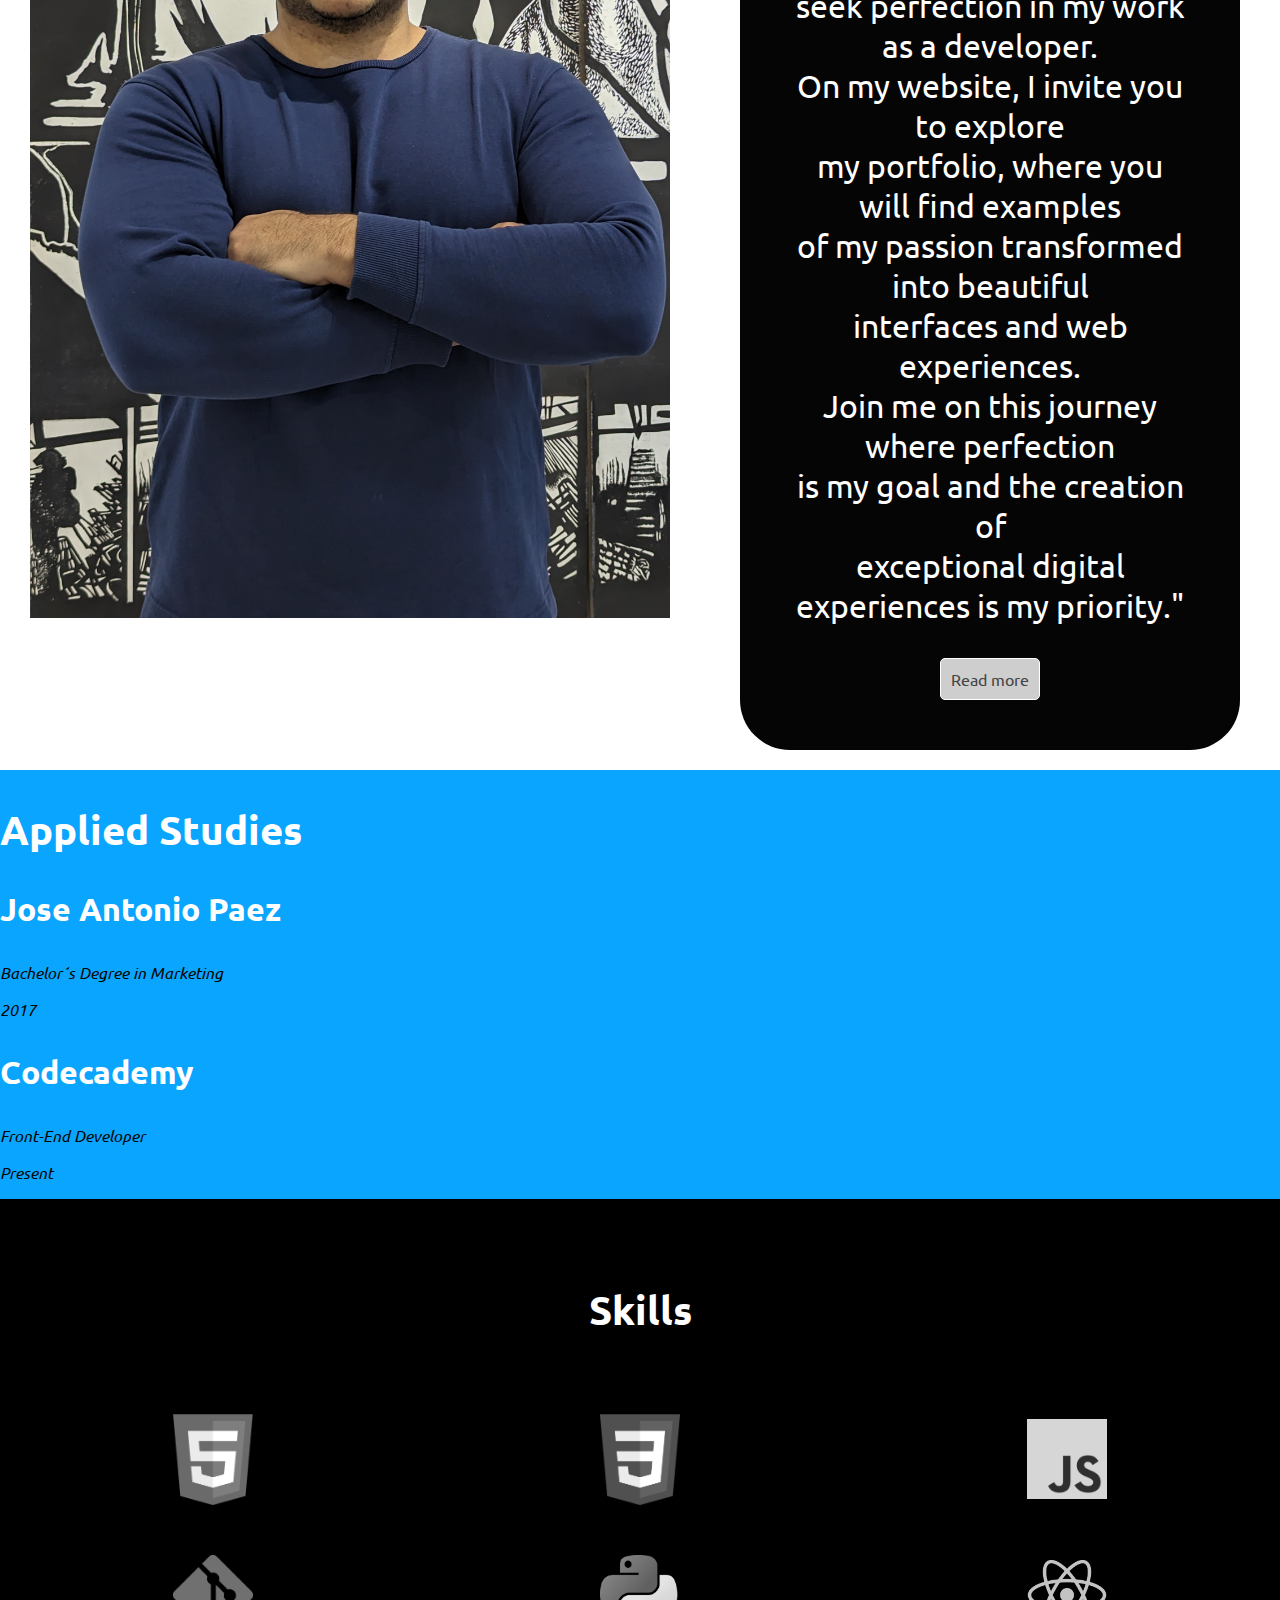
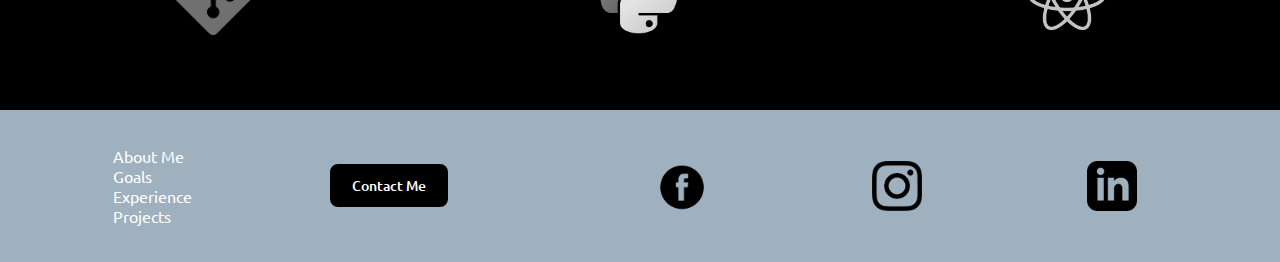
==== commit 28460a4a: "new pic" ====
--- a/index.html
+++ b/index.html
@@ -23,7 +23,7 @@
         </div>
         <div class="menu">
           <div class="menu-links">
-            <a href="./aboutme.html" target="_self">About Me</a>
+            <a href="./index.html" target="_self">About Me</a>
             <a href="./goals.html" target="_self">Goals</a>
             <a href="./experience.html" target="_self">Experience</a>
             <a href="./projects.html" target="_self">Projects</a>
@@ -46,10 +46,9 @@
       <div class="aboutMe-container">
         <div class="picture-container">
           <img
-            src="./resources/PXL_20230922_000527405.jpg"
-            alt=""
-            width="600"
-            height="600"
+            src="./resources/YoMuseo.jpg"
+            alt="" width="100%"
+            
           />
         </div>
 
@@ -153,10 +152,10 @@
     <footer class="footer-container">
       <div class="footer-menu">
         <ul>
-          <li><a href="">About Me</a></li>
-          <li><a href="">Goals</a></li>
-          <li><a href="">Experience</a></li>
-          <li><a href="">Projects</a></li>
+          <li><a href="./index.html">About Me</a></li>
+          <li><a href="./goals.html">Goals</a></li>
+          <li><a href="./experience.html">Experience</a></li>
+          <li><a href="/projects.html">Projects</a></li>
         </ul>
       </div>
       <div class="contact-information">
--- a/style.css
+++ b/style.css
@@ -141,38 +141,38 @@
 /*About me container*/
 .aboutMe-container{
   position:relative;
+  
   display: flex;
   flex-wrap: wrap;
   z-index: 1;
   width: 100%;
-  padding-top: 100px ;
-  padding-bottom: 100px;
+  height: auto;
   align-content:center;
   justify-items:center;
   text-align: center;
   justify-content: space-around;
   height: auto;
-  background: #000000;
+  background: #ffffff;
    }
 
 
 
 .picture-container{
-  padding: 50px;
-  border-radius: 5%;
+  width: 50%;
+  
+  height: 100%;
   
 }
 
 .aboutMe-container img{
-  border-radius: 50%;
-  border: 5px solid rgb(105, 105, 105);
-  width: 500px;
-  height: 500px;
-  object-fit: cover;
+  height: auto;
+  
+ 
     
 }
 
 .aboutMe-container h2{
+  
   margin-top: 3%;
   color: #ffffff;
   font-size: 4rem;
@@ -180,7 +180,7 @@
 }
 
 .aboutMe-container p{
-  margin-top: 6%;
+  padding-top: 50px;
   font-style:normal;
   color: white;
   font-size: 2rem;
@@ -190,9 +190,9 @@
 
 .mydescription-container{
   z-index: 1;
-  background-color: rgb(105, 105, 105);
+  background-color: rgb(5, 5, 5);
   padding: 50px 50px;
-  border-radius: 5%;
+  border-radius: 50px;
   margin: 20px 10px;
   width: 500px;
   height: auto;
@@ -202,13 +202,12 @@
 
 .moredescription{
   z-index: 1;
-  background-color: rgb(105, 105, 105);
-  justify-items: center;
+  background-color: rgb(5, 5, 5);
   padding: 50px 50px;
-  border-radius: 5%;
+  border-radius: 50px;
   margin: 20px 10px;
   width: 500px;
-  height: auto
+  height: auto;
 }
 
 .readMoreBtn{
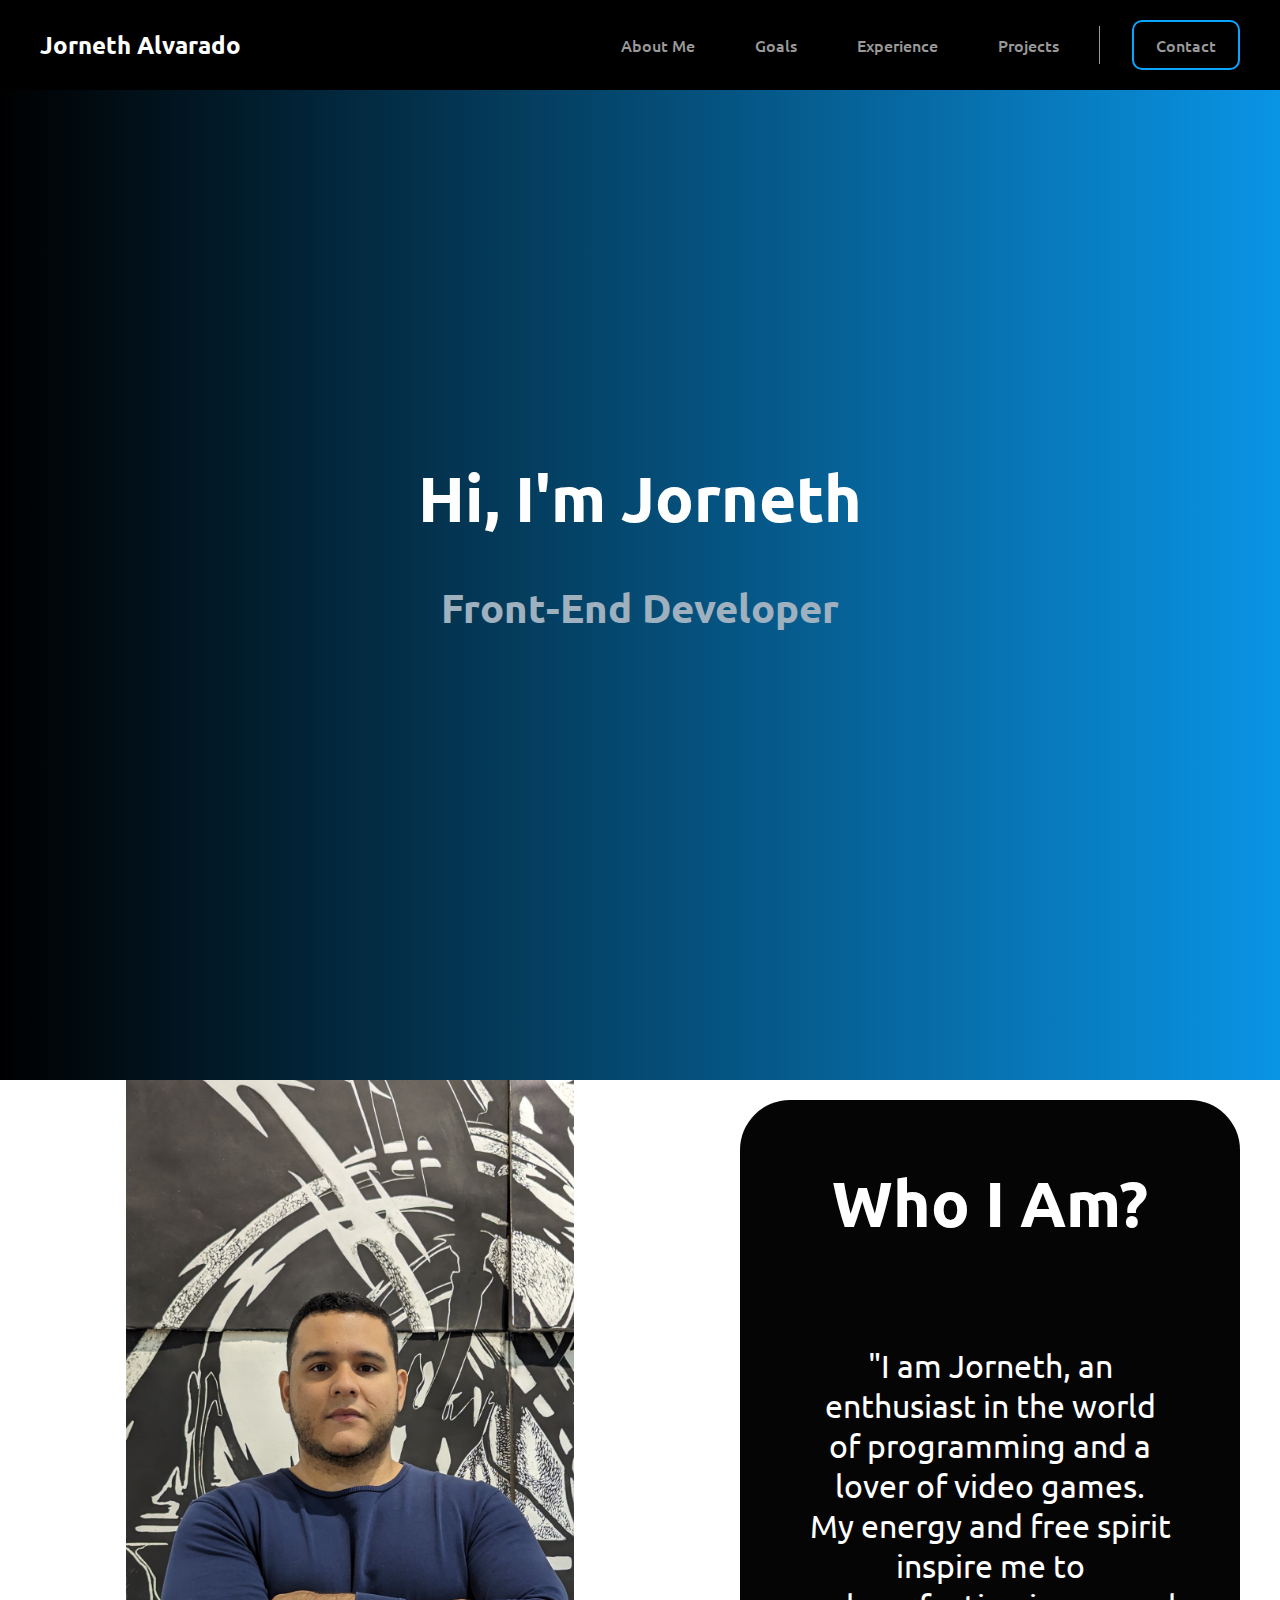
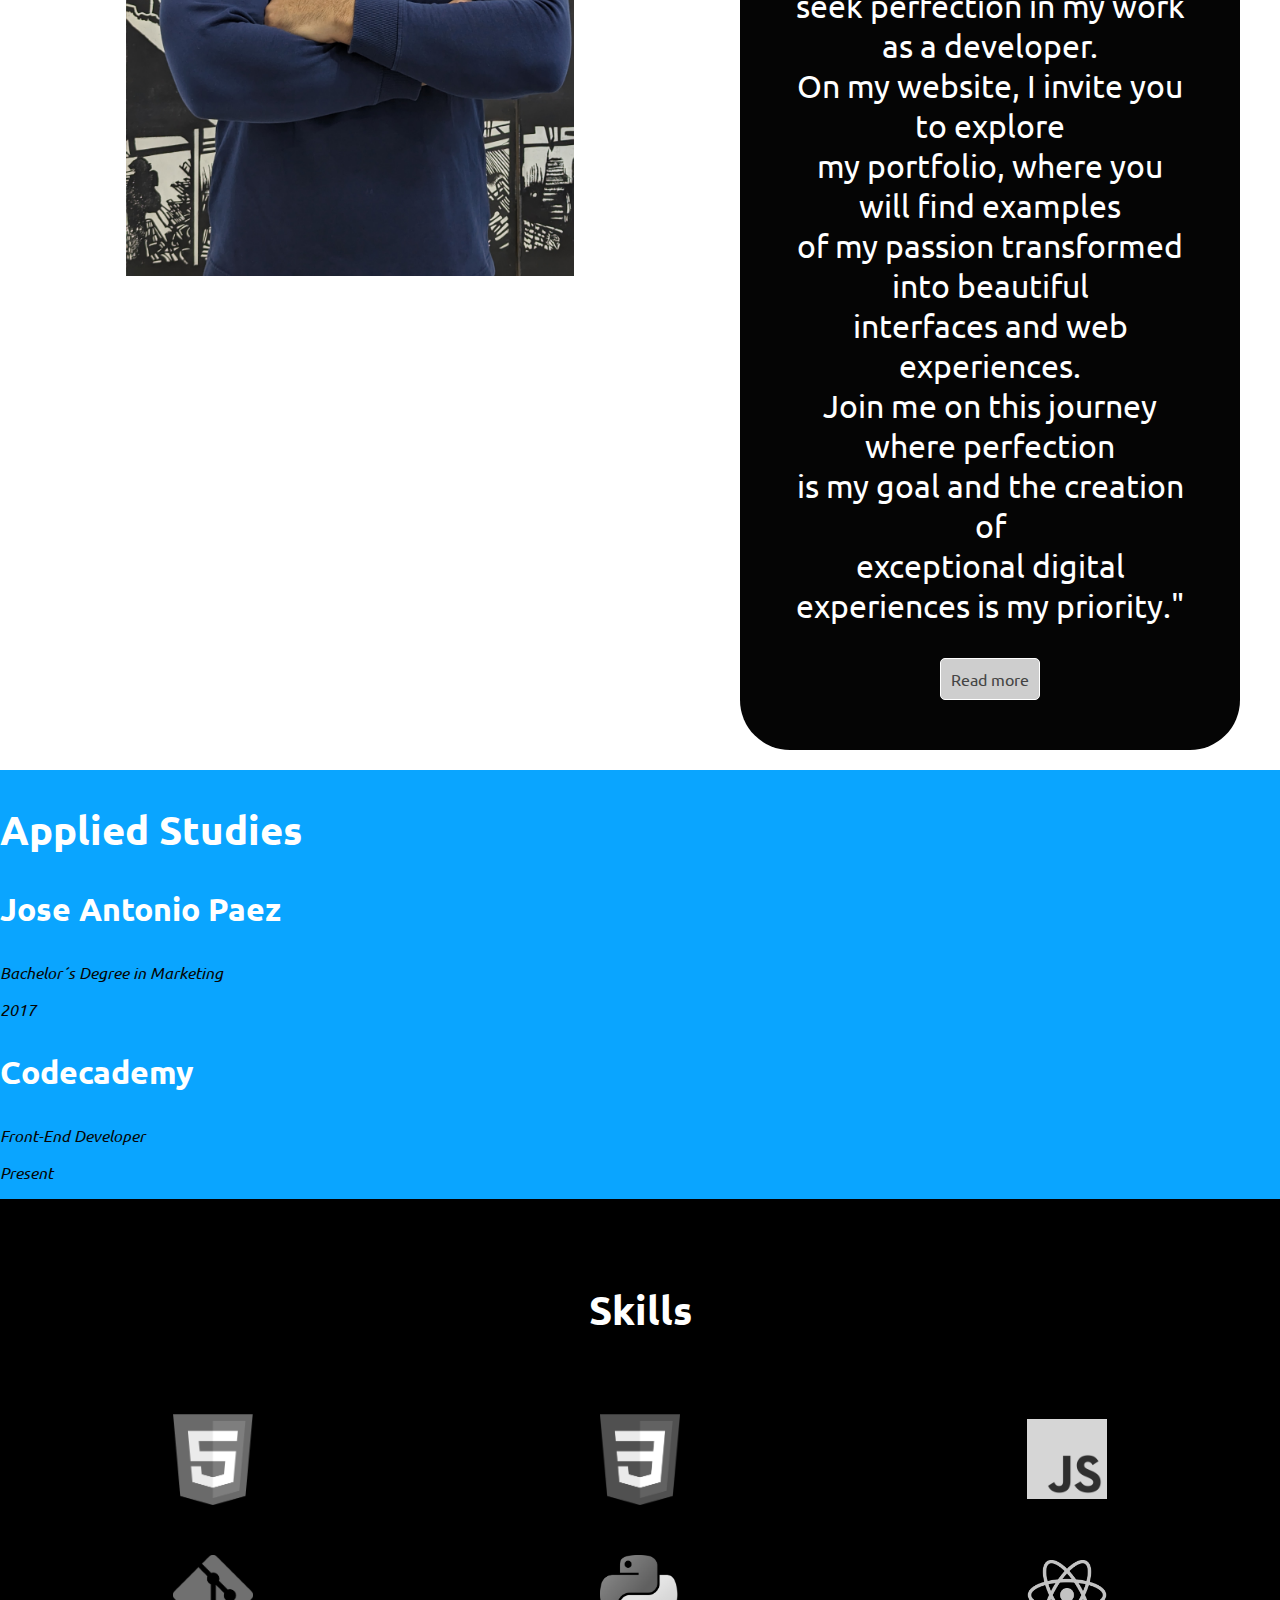
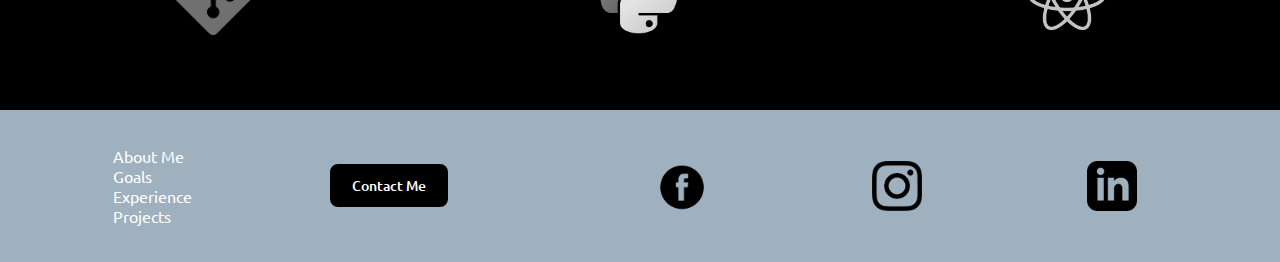
==== commit 468c770e: "Dropdown menu" ====
--- a/index.html
+++ b/index.html
@@ -5,15 +5,13 @@
     <meta http-equiv="X-UA-Compatible" content="IE=edge" />
     <meta name="viewport" content="width=device-width, initial-scale=1.0" />
     <link rel="stylesheet" href="style.css" />
-    <script defer src="./main.js" ></script>
-    
+    <script defer src="./main.js"></script>
+
     <title>My Personal Portfolio</title>
     <link
       rel="stylesheet"
       href="https://cdnjs.cloudflare.com/ajax/libs/font-awesome/6.4.0/css/all.min.css"
     />
-    
-    
   </head>
   <body>
     <header>
@@ -28,10 +26,21 @@
             <a href="./experience.html" target="_self">Experience</a>
             <a href="./projects.html" target="_self">Projects</a>
           </div>
-          <button class="contact" ><a href="/contact.html" target="_self">Contact</a></button>
+          <button class="contact">
+            <a href="/contact.html" target="_self">Contact</a>
+          </button>
         </div>
         <div class="menu-btn">
           <i class="fa-solid fa-bars"></i>
+        </div>
+        <div class="dropdown-menu">
+          <ul>
+            <li><a href="./index.html" target="_self">About Me</a></li>
+            <li><a href="./goals.html" target="_self">Goals</a></li>
+            <li><a href="./experience.html" target="_self">Experience</a></li>
+            <li><a href="./projects.html" target="_self">Projects</a></li>
+            <li><a href="" target="_self" class="hide-btn">. . .</a></li>
+          </ul>
         </div>
       </nav>
 
@@ -45,34 +54,32 @@
     <section class="aboutMe">
       <div class="aboutMe-container">
         <div class="picture-container">
-          <img
-            src="./resources/YoMuseo.jpg"
-            alt="" width="100%"
-            
-          />
+          <img src="./resources/YoMuseo.jpg" alt="" width="70%" />
         </div>
 
         <div class="mydescription-container">
           <div>
             <h2 class="whoIAm">Who I Am?</h2>
-          <p>
-            "I am Jorneth, an enthusiast in the world <br />of programming and a
-            lover of video games. <br />
-            My energy and free spirit inspire me to <br />seek perfection in my
-            work as a developer. <br />
-            On my website, I invite you to explore <br />my portfolio, where you
-            will find examples
-            <br />
-            of my passion transformed into beautiful<br />
-            interfaces and web experiences. <br />
-            Join me on this journey where perfection <br />is my goal and the
-            creation of <br />
-            exceptional digital experiences is my priority."
-          </p>
+            <p>
+              "I am Jorneth, an enthusiast in the world <br />of programming and
+              a lover of video games. <br />
+              My energy and free spirit inspire me to <br />seek perfection in
+              my work as a developer. <br />
+              On my website, I invite you to explore <br />my portfolio, where
+              you will find examples
+              <br />
+              of my passion transformed into beautiful<br />
+              interfaces and web experiences. <br />
+              Join me on this journey where perfection <br />is my goal and the
+              creation of <br />
+              exceptional digital experiences is my priority."
+            </p>
           </div>
-          
+
           <div>
-            <button class="readMoreBtn" id="readMoreBtn" type="button">Read more</button>
+            <button class="readMoreBtn" id="readMoreBtn" type="button">
+              Read more
+            </button>
           </div>
         </div>
 
@@ -185,6 +192,5 @@
         />
       </div>
     </footer>
-    
   </body>
 </html>
--- a/style.css
+++ b/style.css
@@ -96,7 +96,43 @@
 
 }
 
-
+/*DropDown Menu*/
+.dropdown-menu{
+  display: none;
+  background-color: #000000;
+  text-align: center;
+  position: absolute;
+  max-width: 53rem;
+  min-width: 10rem;
+  width: 100%;
+  top: 100%;
+  left: 0%;
+  z-index: -1;
+}
+
+.dropdown-menu ul{
+  list-style: none;
+  list-style-type: none;
+  text-align: center;
+ 
+}
+
+.dropdown-menu ul li{
+  font-weight: 500;
+  color: #999999;
+  padding: 20px 0px;
+  transition: 0.25s;
+}
+
+.dropdown-menu ul  :hover{
+  background-color: #2c2c2c;
+  color: white;
+  
+}
+.hide-btn{
+  font-size: 1rem;
+
+}
 /*--------------------------------------------------------------*/
 /*Banner Container*/
 
@@ -130,6 +166,7 @@
 }
 .banner h1 {
   color: #ffffff;
+  
 }
 .banner h2{
   color: #9FB0BF;
